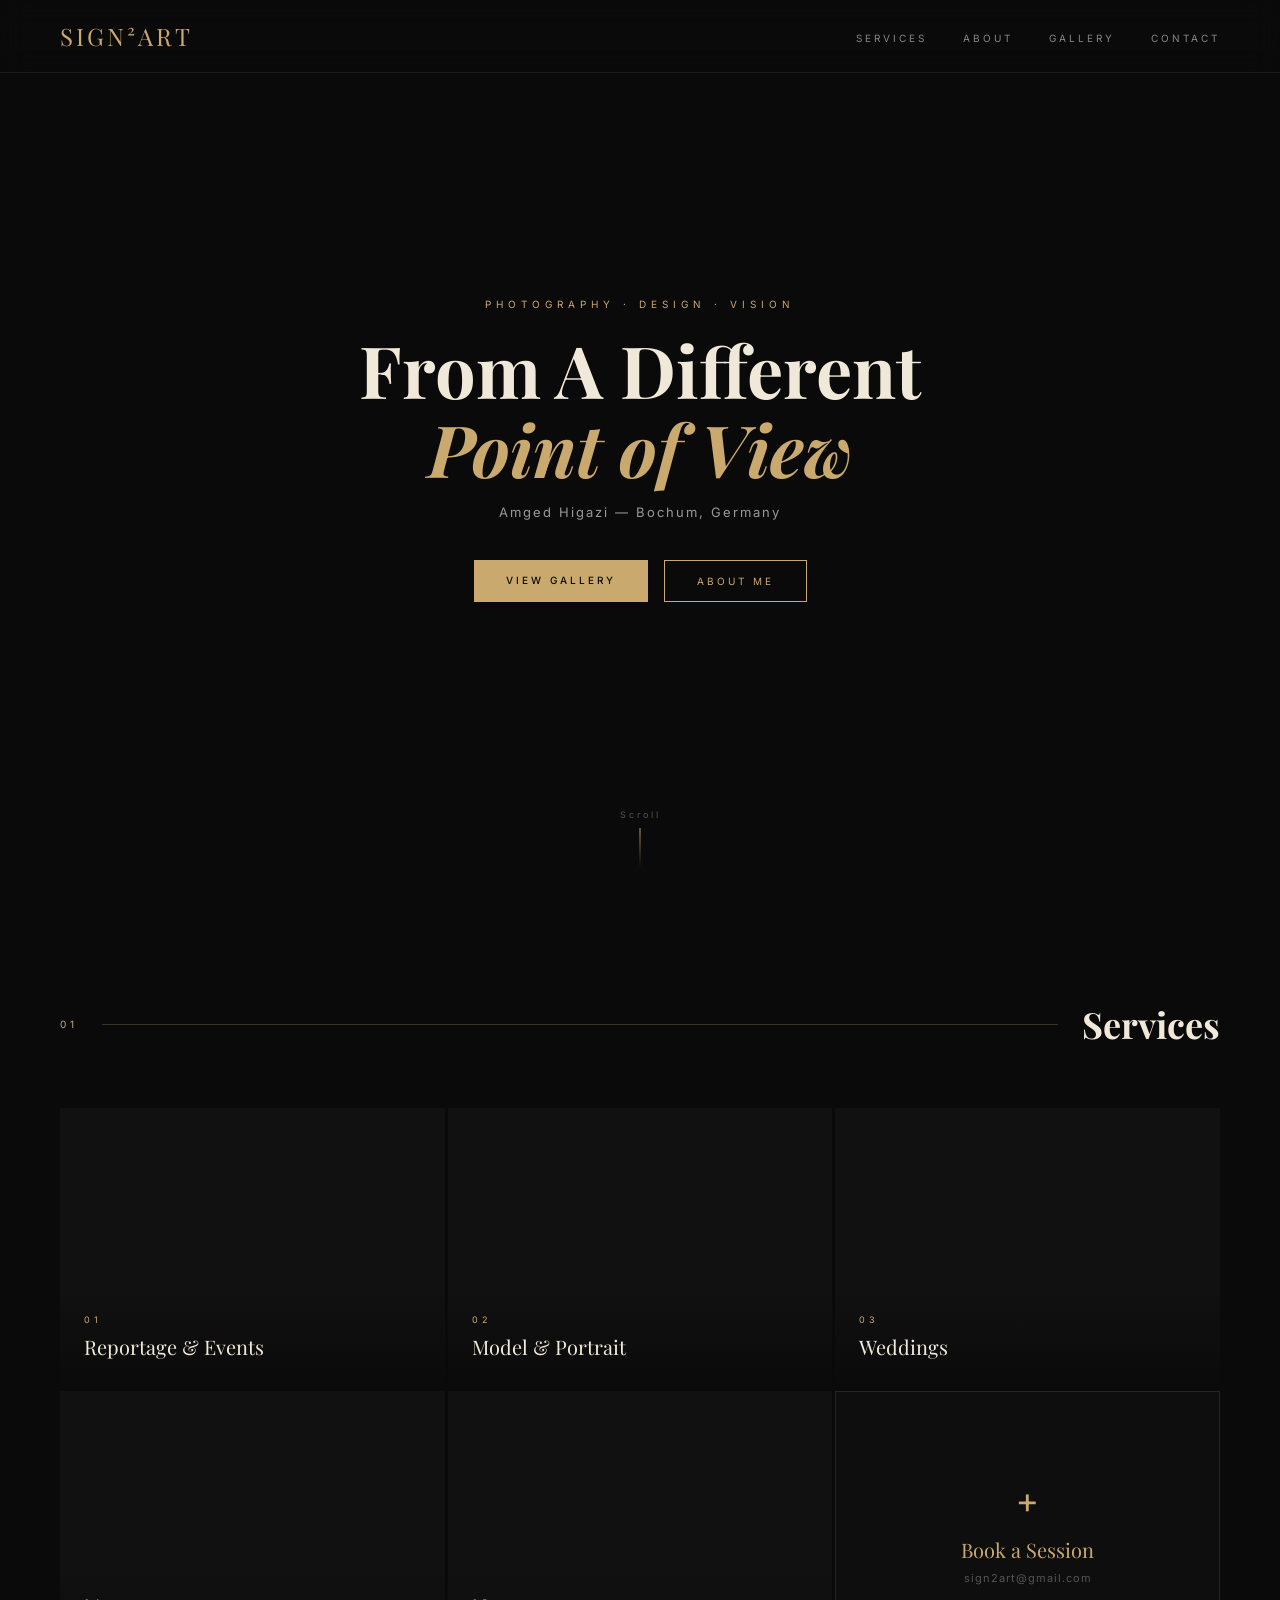
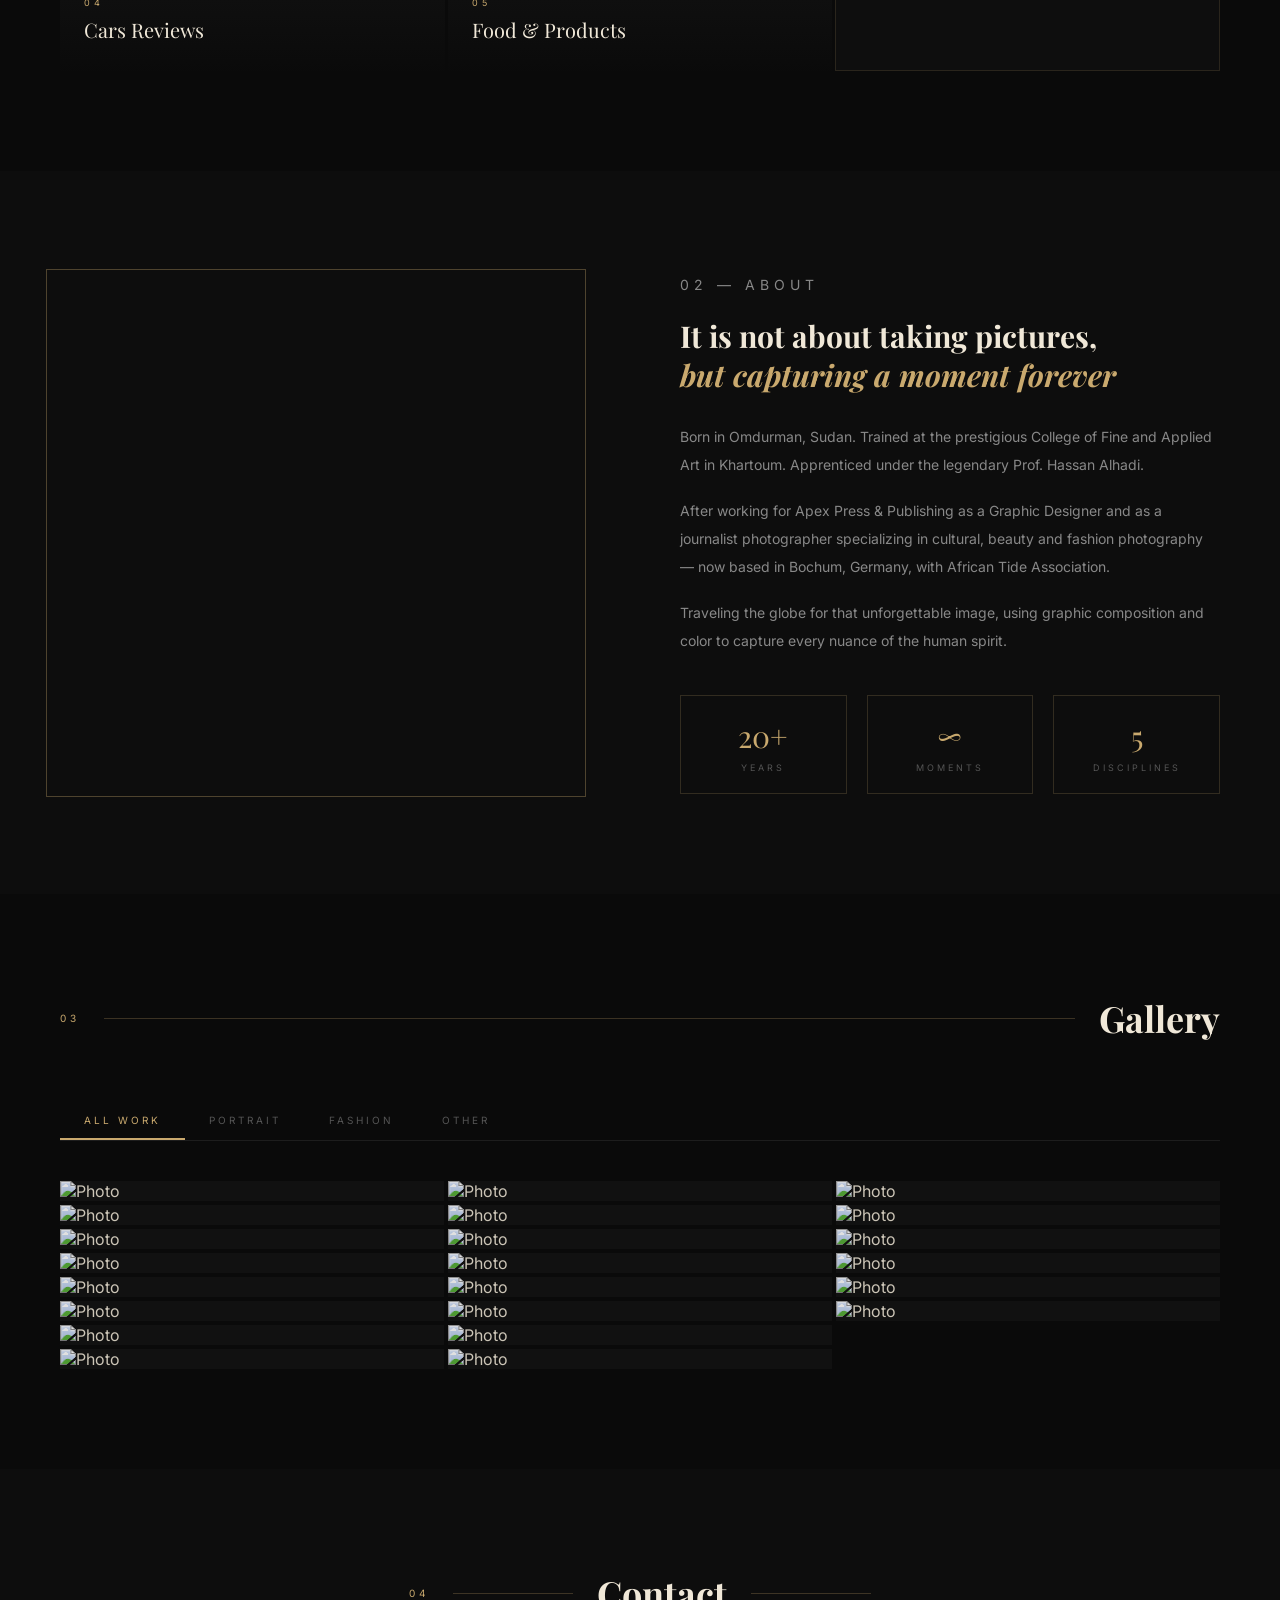
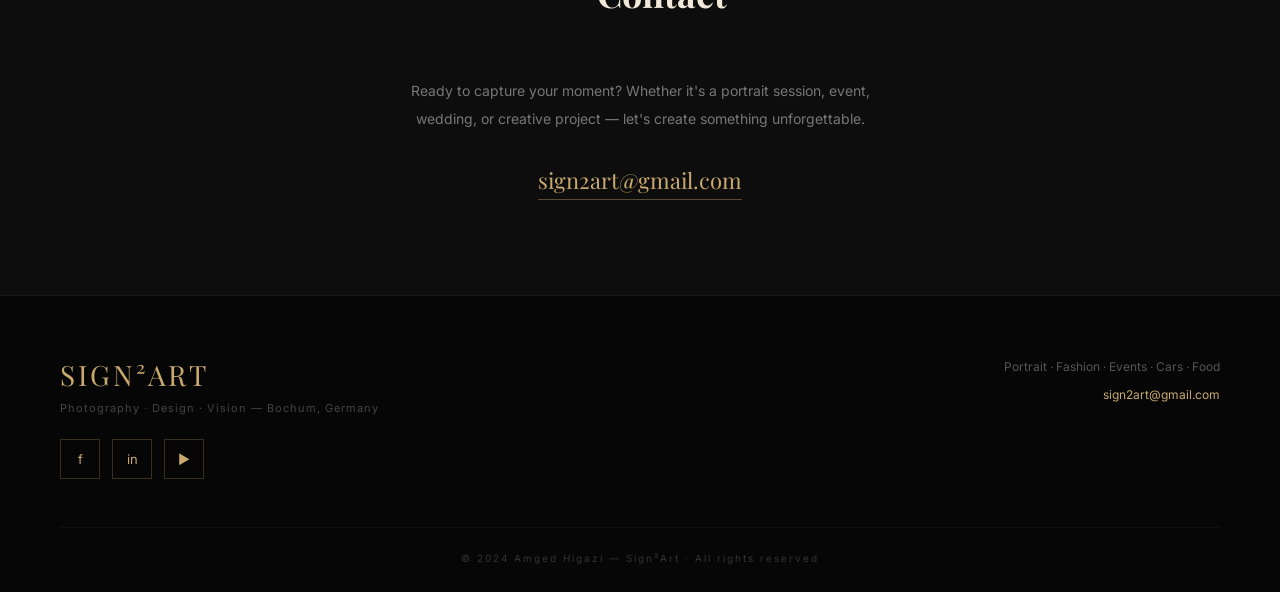
==== index.html @ 84604ac1 "Add files via upload" ====
<!DOCTYPE html>
<html lang="en">
<head>
<meta charset="UTF-8">
<meta name="viewport" content="width=device-width, initial-scale=1.0">
<title>Sign²Art — Amged Higazi Photography</title>
<link rel="stylesheet" href="style.css">
<style>
  /* HERO */
  #hero{position:relative;height:100vh;min-height:600px;display:flex;align-items:center;justify-content:center;overflow:hidden;}
  .hero-bg-grid{position:absolute;inset:0;display:grid;grid-template-columns:repeat(5,1fr);gap:3px;opacity:0.28;}
  .hero-cell{background-size:cover;background-position:center;}
  .hero-overlay{position:absolute;inset:0;background:linear-gradient(to bottom,rgba(10,10,10,0.4) 0%,rgba(10,10,10,0.75) 100%);}
  .hero-content{position:relative;z-index:2;text-align:center;animation:heroIn 1.4s ease forwards;}
  @keyframes heroIn{from{opacity:0;transform:translateY(40px);}to{opacity:1;transform:translateY(0);}}
  .hero-title{font-family:'Playfair Display',serif;font-size:clamp(40px,7vw,72px);line-height:1.1;color:#f0e8d8;margin-bottom:16px;}
  .hero-title em{color:#c9a96e;font-style:italic;}
  .hero-sub{font-size:13px;letter-spacing:2px;color:#999;margin-bottom:40px;}
  .hero-btns{display:flex;gap:16px;justify-content:center;}
  .scroll-ind{position:absolute;bottom:32px;left:50%;transform:translateX(-50%);z-index:2;display:flex;flex-direction:column;align-items:center;gap:8px;animation:bounce 2s infinite;}
  .scroll-ind span{font-size:9px;letter-spacing:3px;color:#555;}
  .scroll-ind div{width:1px;height:40px;background:linear-gradient(to bottom,#c9a96e,transparent);}
  @keyframes bounce{0%,100%{transform:translateX(-50%) translateY(0);}50%{transform:translateX(-50%) translateY(6px);}}

  /* SERVICES */
  #services{padding:100px 60px;}
  .services-grid{display:grid;grid-template-columns:repeat(3,1fr);gap:3px;}
  .service-card{position:relative;overflow:hidden;height:280px;cursor:pointer;background:#111;text-decoration:none;display:block;}
  .service-img{position:absolute;inset:0;background-size:cover;background-position:center;transition:transform 0.7s ease,filter 0.5s ease;filter:brightness(0.4);}
  .service-card:hover .service-img{transform:scale(1.08);filter:brightness(0.65);}
  .service-info{position:absolute;bottom:0;left:0;right:0;padding:28px 24px;background:linear-gradient(to top,rgba(10,10,10,0.95) 0%,transparent 100%);}
  .service-num{font-size:9px;letter-spacing:4px;text-transform:uppercase;color:#c9a96e;margin-bottom:8px;}
  .service-name{font-family:'Playfair Display',serif;font-size:20px;color:#f0e8d8;}
  .service-arrow{position:absolute;top:24px;right:24px;font-size:18px;color:#c9a96e;opacity:0;transition:opacity 0.3s;}
  .service-card:hover .service-arrow{opacity:1;}
  .book-card{background:#0e0e0e;display:flex;align-items:center;justify-content:center;border:0.5px solid rgba(201,169,110,0.15);transition:background 0.3s;}
  .book-card:hover{background:#141414;}
  .book-inner{text-align:center;}
  .book-plus{font-size:36px;color:#c9a96e;margin-bottom:14px;}
  .book-title{font-family:'Playfair Display',serif;font-size:20px;color:#c9a96e;}
  .book-email{font-size:11px;color:#555;letter-spacing:1px;margin-top:8px;}

  /* ABOUT */
  #about{background:#0d0d0d;display:grid;grid-template-columns:1fr 1fr;gap:80px;align-items:center;padding:100px 60px;}
  .about-img-wrap{position:relative;}
  .about-img{width:100%;height:500px;background-size:cover;background-position:center top;background-image:url('https://static.wixstatic.com/media/6cead5_96873af5397b45faa2da63d2a8bd153f~mv2.jpg/v1/fill/w_800,h_1080,fp_0.44_0.42,q_90,enc_avif,quality_auto/6cead5_96873af5397b45faa2da63d2a8bd153f~mv2.jpg');}
  .about-frame{position:absolute;top:-14px;left:-14px;right:14px;bottom:-14px;border:0.5px solid rgba(201,169,110,0.35);pointer-events:none;}
  .about-text h2{font-family:'Playfair Display',serif;font-size:30px;color:#f0e8d8;line-height:1.3;margin-bottom:28px;}
  .about-text h2 em{color:#c9a96e;font-style:italic;}
  .about-text p{font-size:14px;line-height:2;color:#888;margin-bottom:18px;}
  .about-stats{display:grid;grid-template-columns:repeat(3,1fr);gap:20px;margin-top:40px;}
  .stat{text-align:center;padding:20px 12px;border:0.5px solid rgba(201,169,110,0.2);}
  .stat-num{font-family:'Playfair Display',serif;font-size:30px;color:#c9a96e;}
  .stat-label{font-size:9px;letter-spacing:3px;color:#555;margin-top:6px;text-transform:uppercase;}

  /* GALLERY */
  #gallery{padding:100px 60px;}
  .gallery-tabs{display:flex;margin-bottom:40px;border-bottom:0.5px solid rgba(255,255,255,0.08);}
  .tab{padding:12px 24px;font-size:10px;letter-spacing:3px;text-transform:uppercase;cursor:pointer;color:#555;border:none;border-bottom:2px solid transparent;background:none;font-family:'Inter',sans-serif;transition:all 0.3s;}
  .tab.active,.tab:hover{color:#c9a96e;border-bottom-color:#c9a96e;}

  /* CONTACT */
  #contact{background:#0d0d0d;text-align:center;padding:100px 60px;}
  .contact-inner{max-width:500px;margin:0 auto;}
  .contact-inner p{font-size:14px;line-height:2;color:#777;margin-bottom:32px;}
  .contact-email{font-family:'Playfair Display',serif;font-size:22px;color:#c9a96e;text-decoration:none;border-bottom:0.5px solid rgba(201,169,110,0.4);padding-bottom:4px;}
  .contact-email:hover{color:#e0c080;}

  @media(max-width:900px){
    #services,#gallery,#contact{padding:70px 24px;}
    #about{grid-template-columns:1fr;gap:40px;padding:70px 24px;}
    .services-grid{grid-template-columns:repeat(2,1fr);}
  }
  @media(max-width:600px){
    .services-grid{grid-template-columns:1fr;}
    .hero-btns{flex-direction:column;align-items:center;}
  }
</style>
</head>
<body>

<section id="hero">
  <div class="hero-bg-grid" id="heroGrid"></div>
  <div class="hero-overlay"></div>
  <div class="hero-content">
    <p class="eyebrow">Photography · Design · Vision</p>
    <h1 class="hero-title">From A Different<br><em>Point of View</em></h1>
    <p class="hero-sub">Amged Higazi — Bochum, Germany</p>
    <div class="hero-btns">
      <a class="btn btn-gold" href="#gallery">View Gallery</a>
      <a class="btn btn-outline" href="#about">About Me</a>
    </div>
  </div>
  <div class="scroll-ind"><span>Scroll</span><div></div></div>
</section>

<section id="services">
  <div class="section-header fade-up">
    <span class="section-num">01</span>
    <div class="section-line"></div>
    <h2 class="section-title">Services</h2>
  </div>
  <div class="services-grid fade-up">

    <a class="service-card" href="events.html">
      <div class="service-img" style="background-image:url('https://static.wixstatic.com/media/6cead5_cf0e6f1597e5491284b8280c936e2e49~mv2_d_6000_4000_s_4_2.jpg/v1/fill/w_800,h_600,q_85,enc_avif,quality_auto/6cead5_cf0e6f1597e5491284b8280c936e2e49~mv2_d_6000_4000_s_4_2.jpg')"></div>
      <span class="service-arrow">→</span>
      <div class="service-info">
        <div class="service-num">01</div>
        <div class="service-name">Reportage &amp; Events</div>
      </div>
    </a>

    <a class="service-card" href="fashion.html">
      <div class="service-img" style="background-image:url('https://static.wixstatic.com/media/6cead5_f93508183bc24945a38308a011c3f39c~mv2.jpg/v1/fill/w_800,h_600,q_85,enc_avif,quality_auto/6cead5_f93508183bc24945a38308a011c3f39c~mv2.jpg')"></div>
      <span class="service-arrow">→</span>
      <div class="service-info">
        <div class="service-num">02</div>
        <div class="service-name">Model &amp; Portrait</div>
      </div>
    </a>

    <a class="service-card" href="weddings.html">
      <div class="service-img" style="background-image:url('https://static.wixstatic.com/media/6cead5_6bf2d634e7764540b10eb2a215ff8366~mv2_d_4928_3264_s_4_2.jpg/v1/fill/w_800,h_600,q_85,enc_avif,quality_auto/6cead5_6bf2d634e7764540b10eb2a215ff8366~mv2_d_4928_3264_s_4_2.jpg')"></div>
      <span class="service-arrow">→</span>
      <div class="service-info">
        <div class="service-num">03</div>
        <div class="service-name">Weddings</div>
      </div>
    </a>

    <a class="service-card" href="cars.html">
      <div class="service-img" style="background-image:url('https://static.wixstatic.com/media/6cead5_909d1af7a3c3459e9aad3bfee125e7ac~mv2_d_6000_4000_s_4_2.jpg/v1/fill/w_800,h_600,q_85,enc_avif,quality_auto/6cead5_909d1af7a3c3459e9aad3bfee125e7ac~mv2_d_6000_4000_s_4_2.jpg')"></div>
      <span class="service-arrow">→</span>
      <div class="service-info">
        <div class="service-num">04</div>
        <div class="service-name">Cars Reviews</div>
      </div>
    </a>

    <a class="service-card" href="food.html">
      <div class="service-img" style="background-image:url('https://static.wixstatic.com/media/6cead5_a6fcd51b8aa04d69929868ec47a300b6f000.jpg/v1/fill/w_800,h_600,q_85,enc_avif,quality_auto/6cead5_a6fcd51b8aa04d69929868ec47a300b6f000.jpg')"></div>
      <span class="service-arrow">→</span>
      <div class="service-info">
        <div class="service-num">05</div>
        <div class="service-name">Food &amp; Products</div>
      </div>
    </a>

    <a class="service-card book-card" href="mailto:sign2art@gmail.com">
      <div class="book-inner">
        <div class="book-plus">+</div>
        <div class="book-title">Book a Session</div>
        <div class="book-email">sign2art@gmail.com</div>
      </div>
    </a>

  </div>
</section>

<section id="about">
  <div class="about-img-wrap fade-up">
    <div class="about-img"></div>
    <div class="about-frame"></div>
  </div>
  <div class="about-text fade-up">
    <p class="eyebrow">02 — About</p>
    <h2>It is not about taking pictures,<br><em>but capturing a moment forever</em></h2>
    <p>Born in Omdurman, Sudan. Trained at the prestigious College of Fine and Applied Art in Khartoum. Apprenticed under the legendary Prof. Hassan Alhadi.</p>
    <p>After working for Apex Press &amp; Publishing as a Graphic Designer and as a journalist photographer specializing in cultural, beauty and fashion photography — now based in Bochum, Germany, with African Tide Association.</p>
    <p>Traveling the globe for that unforgettable image, using graphic composition and color to capture every nuance of the human spirit.</p>
    <div class="about-stats">
      <div class="stat"><div class="stat-num">20+</div><div class="stat-label">Years</div></div>
      <div class="stat"><div class="stat-num">∞</div><div class="stat-label">Moments</div></div>
      <div class="stat"><div class="stat-num">5</div><div class="stat-label">Disciplines</div></div>
    </div>
  </div>
</section>

<section id="gallery">
  <div class="section-header fade-up">
    <span class="section-num">03</span>
    <div class="section-line"></div>
    <h2 class="section-title">Gallery</h2>
  </div>
  <div class="gallery-tabs fade-up">
    <button class="tab active" onclick="filterGallery('all',this)">All Work</button>
    <button class="tab" onclick="filterGallery('portrait',this)">Portrait</button>
    <button class="tab" onclick="filterGallery('fashion',this)">Fashion</button>
    <button class="tab" onclick="filterGallery('other',this)">Other</button>
  </div>
  <div class="masonry fade-up" id="galleryGrid"></div>
</section>

<section id="contact">
  <div class="section-header fade-up" style="justify-content:center;">
    <span class="section-num">04</span>
    <div class="section-line" style="max-width:120px;"></div>
    <h2 class="section-title">Contact</h2>
    <div class="section-line" style="max-width:120px;"></div>
  </div>
  <div class="contact-inner fade-up">
    <p>Ready to capture your moment? Whether it's a portrait session, event, wedding, or creative project — let's create something unforgettable.</p>
    <a class="contact-email" href="mailto:sign2art@gmail.com">sign2art@gmail.com</a>
  </div>
</section>

<script src="nav.js"></script>
<script>
const IMGS=[
  {src:'https://static.wixstatic.com/media/6cead5_96873af5397b45faa2da63d2a8bd153f~mv2.jpg/v1/fill/w_800,h_1080,fp_0.44_0.42,q_90,enc_avif,quality_auto/6cead5_96873af5397b45faa2da63d2a8bd153f~mv2.jpg',cat:'portrait'},
  {src:'https://static.wixstatic.com/media/6cead5_1b687756abc946fcb42e4ea8338673a2~mv2.jpg/v1/fill/w_800,h_1080,fp_0.35_0.48,q_90,enc_avif,quality_auto/6cead5_1b687756abc946fcb42e4ea8338673a2~mv2.jpg',cat:'portrait'},
  {src:'https://static.wixstatic.com/media/6cead5_b3c804bea1d74d5fb37bcf59b7adc7c3~mv2.jpg/v1/fill/w_800,h_1080,fp_0.5_0.48,q_90,enc_avif,quality_auto/6cead5_b3c804bea1d74d5fb37bcf59b7adc7c3~mv2.jpg',cat:'fashion'},
  {src:'https://static.wixstatic.com/media/6cead5_80ba9cd9faea4c8296987a9ed3c2ec53~mv2.jpg/v1/fill/w_800,h_1080,fp_0.53_0.39,q_90,enc_avif,quality_auto/6cead5_80ba9cd9faea4c8296987a9ed3c2ec53~mv2.jpg',cat:'fashion'},
  {src:'https://static.wixstatic.com/media/6cead5_104edf936de843baa9200fa97563cb02~mv2.jpg/v1/fill/w_800,h_1080,fp_0.62_0.42,q_90,enc_avif,quality_auto/6cead5_104edf936de843baa9200fa97563cb02~mv2.jpg',cat:'portrait'},
  {src:'https://static.wixstatic.com/media/6cead5_67f68f52cae7452d9d02868e7e725aab~mv2.jpg/v1/fill/w_800,h_1080,fp_0.54_0.54,q_90,enc_avif,quality_auto/6cead5_67f68f52cae7452d9d02868e7e725aab~mv2.jpg',cat:'fashion'},
  {src:'https://static.wixstatic.com/media/6cead5_bf68a687729c4c63bcea8a1d4e285304~mv2.jpg/v1/fill/w_800,h_1080,fp_0.53_0.48,q_90,enc_avif,quality_auto/6cead5_bf68a687729c4c63bcea8a1d4e285304~mv2.jpg',cat:'portrait'},
  {src:'https://static.wixstatic.com/media/6cead5_50c3e44fd4d14a7caa870ad85f1c636b~mv2_d_5670_3780_s_4_2.jpg/v1/fill/w_800,h_540,fp_0.51_0.38,q_90,enc_avif,quality_auto/6cead5_50c3e44fd4d14a7caa870ad85f1c636b~mv2_d_5670_3780_s_4_2.jpg',cat:'other'},
  {src:'https://static.wixstatic.com/media/6cead5_40ce869ee0fc41ae9fd77f4c7e3fc66e~mv2_d_4000_6000_s_4_2.jpg/v1/fill/w_800,h_1200,fp_0.52_0.56,q_90,enc_avif,quality_auto/6cead5_40ce869ee0fc41ae9fd77f4c7e3fc66e~mv2_d_4000_6000_s_4_2.jpg',cat:'portrait'},
  {src:'https://static.wixstatic.com/media/6cead5_82c20cd28e9c47169a3e40758edbb603~mv2_d_1500_2250_s_2.jpg/v1/fill/w_800,h_1200,fp_0.5_0.27,q_90,enc_avif,quality_auto/6cead5_82c20cd28e9c47169a3e40758edbb603~mv2_d_1500_2250_s_2.jpg',cat:'fashion'},
  {src:'https://static.wixstatic.com/media/6cead5_acee24f76db743128d9e14d7b20f2666~mv2.jpg/v1/fill/w_800,h_1080,fp_0.64_0.52,q_90,enc_avif,quality_auto/6cead5_acee24f76db743128d9e14d7b20f2666~mv2.jpg',cat:'portrait'},
  {src:'https://static.wixstatic.com/media/6cead5_b58308454f874f1096e3686543e7d464~mv2.jpg/v1/fill/w_800,h_1080,fp_0.61_0.47,q_90,enc_avif,quality_auto/6cead5_b58308454f874f1096e3686543e7d464~mv2.jpg',cat:'portrait'},
  {src:'https://static.wixstatic.com/media/6cead5_2e8a2947f1e74d7da681494f34ebc4d9~mv2.jpg/v1/fill/w_800,h_1080,fp_0.6_0.41,q_90,enc_avif,quality_auto/6cead5_2e8a2947f1e74d7da681494f34ebc4d9~mv2.jpg',cat:'fashion'},
  {src:'https://static.wixstatic.com/media/6cead5_39e7e2facc7c4efc9ca98ad48dd16f25~mv2.jpg/v1/fill/w_800,h_1080,fp_0.58_0.2,q_90,enc_avif,quality_auto/6cead5_39e7e2facc7c4efc9ca98ad48dd16f25~mv2.jpg',cat:'portrait'},
  {src:'https://static.wixstatic.com/media/6cead5_4a7bb9da378442ada519f6b2e435710f~mv2.jpg/v1/fill/w_800,h_1080,fp_0.63_0.56,q_90,enc_avif,quality_auto/6cead5_4a7bb9da378442ada519f6b2e435710f~mv2.jpg',cat:'fashion'},
  {src:'https://static.wixstatic.com/media/6cead5_49670236249f419090ee4b95f3a36f44~mv2.jpg/v1/fill/w_800,h_1080,fp_0.46_0.32,q_90,enc_avif,quality_auto/6cead5_49670236249f419090ee4b95f3a36f44~mv2.jpg',cat:'portrait'},
  {src:'https://static.wixstatic.com/media/6cead5_8128d04f136a4d298b4e5c8b99a83353~mv2.jpg/v1/fill/w_800,h_1080,fp_0.52_0.37,q_90,enc_avif,quality_auto/6cead5_8128d04f136a4d298b4e5c8b99a83353~mv2.jpg',cat:'fashion'},
  {src:'https://static.wixstatic.com/media/6cead5_d95fecdd1a9640389bd9df78870c4595~mv2.jpg/v1/fill/w_800,h_1080,fp_0.56_0.51,q_90,enc_avif,quality_auto/6cead5_d95fecdd1a9640389bd9df78870c4595~mv2.jpg',cat:'other'},
  {src:'https://static.wixstatic.com/media/6cead5_30bd66c6715e4d7aaafc193e3ee196d7~mv2.jpg/v1/fill/w_800,h_1076,fp_0.38_0.53,q_90,enc_avif,quality_auto/6cead5_30bd66c6715e4d7aaafc193e3ee196d7~mv2.jpg',cat:'portrait'},
  {src:'https://static.wixstatic.com/media/6cead5_027e634892f247d0bb586d88ed7935b1~mv2.jpg/v1/fill/w_800,h_1080,fp_0.48_0.29,q_90,enc_avif,quality_auto/6cead5_027e634892f247d0bb586d88ed7935b1~mv2.jpg',cat:'fashion'},
  {src:'https://static.wixstatic.com/media/6cead5_1d95f19c4f0f4e918bad96bcb0da13da~mv2_d_4000_6000_s_4_2.jpg/v1/fill/w_800,h_1200,fp_0.61_0.21,q_90,enc_avif,quality_auto/6cead5_1d95f19c4f0f4e918bad96bcb0da13da~mv2_d_4000_6000_s_4_2.jpg',cat:'portrait'},
  {src:'https://static.wixstatic.com/media/6cead5_65b2800e01674e9a8708e0564d2af379~mv2_d_4000_6000_s_4_2.jpg/v1/fill/w_800,h_1200,fp_0.51_0.23,q_90,enc_avif,quality_auto/6cead5_65b2800e01674e9a8708e0564d2af379~mv2_d_4000_6000_s_4_2.jpg',cat:'other'},
];

// Hero grid
(function(){
  const g=document.getElementById('heroGrid');
  IMGS.slice(0,10).forEach(i=>{const d=document.createElement('div');d.className='hero-cell';d.style.backgroundImage=`url('${i.src}')`;g.appendChild(d);});
})();

let visImgs=[...IMGS];
function buildGallery(imgs){
  const g=document.getElementById('galleryGrid');g.innerHTML='';
  visImgs=imgs;
  const srcs=imgs.map(i=>i.src);
  imgs.forEach((img,idx)=>{
    const d=document.createElement('div');d.className='thumb';
    d.innerHTML=`<img src="${img.src}" loading="lazy" alt="Photo"><div class="thumb-overlay"><div class="zoom-icon">⤢</div></div>`;
    d.onclick=()=>openLB(srcs,idx);
    g.appendChild(d);
  });
}
function filterGallery(cat,btn){
  document.querySelectorAll('.tab').forEach(t=>t.classList.remove('active'));
  btn.classList.add('active');
  buildGallery(cat==='all'?IMGS:IMGS.filter(i=>i.cat===cat));
}
buildGallery(IMGS);
</script>
</body>
</html>
---- style.css ----
@import url('https://fonts.googleapis.com/css2?family=Playfair+Display:ital,wght@0,400;0,700;1,400&family=Inter:wght@300;400;500&display=swap');

*{margin:0;padding:0;box-sizing:border-box;}
html{scroll-behavior:smooth;}

body{background:#0a0a0a;color:#e8e0d0;font-family:'Inter',sans-serif;overflow-x:hidden;}

/* NAV */
nav{position:fixed;top:0;left:0;right:0;z-index:100;display:flex;align-items:center;justify-content:space-between;padding:20px 60px;background:rgba(10,10,10,0.9);backdrop-filter:blur(14px);border-bottom:0.5px solid rgba(255,255,255,0.07);}
.logo{font-family:'Playfair Display',serif;font-size:24px;letter-spacing:3px;color:#c9a96e;text-decoration:none;}
.nav-links{display:flex;gap:36px;list-style:none;}
.nav-links a{font-size:10px;letter-spacing:3px;text-transform:uppercase;color:#888;text-decoration:none;transition:color 0.3s;}
.nav-links a:hover,.nav-links a.active{color:#c9a96e;}

/* BUTTONS */
.btn{padding:14px 32px;font-size:10px;letter-spacing:3px;text-transform:uppercase;cursor:pointer;border:none;font-family:'Inter',sans-serif;transition:all 0.3s;text-decoration:none;display:inline-block;}
.btn-gold{background:#c9a96e;color:#0a0a0a;font-weight:500;}
.btn-gold:hover{background:#ddb97e;}
.btn-outline{background:transparent;color:#c9a96e;border:0.5px solid #c9a96e;}
.btn-outline:hover{background:rgba(201,169,110,0.1);}

/* SECTION HELPERS */
.eyebrow{font-size:10px;letter-spacing:5px;text-transform:uppercase;color:#c9a96e;margin-bottom:20px;}
.section-header{display:flex;align-items:center;gap:24px;margin-bottom:60px;}
.section-num{font-size:10px;letter-spacing:4px;color:#c9a96e;}
.section-line{flex:1;height:0.5px;background:rgba(201,169,110,0.25);}
.section-title{font-family:'Playfair Display',serif;font-size:36px;color:#f0e8d8;}

/* LIGHTBOX */
#lightbox{display:none;position:fixed;inset:0;z-index:9999;background:rgba(0,0,0,0.97);align-items:center;justify-content:center;}
#lightbox.open{display:flex;}
#lb-img{max-width:88vw;max-height:88vh;object-fit:contain;animation:lbIn 0.35s ease;transition:opacity 0.15s;}
@keyframes lbIn{from{opacity:0;transform:scale(0.92);}to{opacity:1;transform:scale(1);}}
.lb-close{position:fixed;top:24px;right:32px;font-size:36px;color:#c9a96e;cursor:pointer;background:none;border:none;line-height:1;}
.lb-nav{position:fixed;top:50%;transform:translateY(-50%);font-size:32px;color:#c9a96e;cursor:pointer;background:rgba(0,0,0,0.5);border:none;width:56px;height:56px;display:flex;align-items:center;justify-content:center;transition:background 0.2s;}
.lb-nav:hover{background:rgba(201,169,110,0.2);}
#lb-prev{left:16px;}#lb-next{right:16px;}
#lb-counter{position:fixed;bottom:28px;left:50%;transform:translateX(-50%);font-size:10px;letter-spacing:4px;color:#555;}

/* MASONRY GALLERY */
.masonry{columns:3;column-gap:4px;}
@media(max-width:900px){.masonry{columns:2;}}
@media(max-width:600px){.masonry{columns:1;}}
.thumb{break-inside:avoid;margin-bottom:4px;position:relative;overflow:hidden;cursor:zoom-in;background:#111;}
.thumb img{width:100%;display:block;transition:transform 0.6s ease,filter 0.4s ease;filter:brightness(0.88);}
.thumb:hover img{transform:scale(1.06);filter:brightness(1.05);}
.thumb-overlay{position:absolute;inset:0;background:rgba(201,169,110,0.12);opacity:0;transition:opacity 0.3s;display:flex;align-items:center;justify-content:center;}
.thumb:hover .thumb-overlay{opacity:1;}
.zoom-icon{width:48px;height:48px;background:rgba(0,0,0,0.6);display:flex;align-items:center;justify-content:center;color:#c9a96e;font-size:20px;}

/* FOOTER */
footer{background:#060606;padding:60px 60px 28px;border-top:0.5px solid rgba(201,169,110,0.12);}
.footer-top{display:flex;justify-content:space-between;align-items:flex-start;margin-bottom:48px;}
.footer-logo{font-family:'Playfair Display',serif;font-size:28px;color:#c9a96e;letter-spacing:3px;}
.footer-tagline{font-size:11px;color:#444;margin-top:8px;letter-spacing:1px;}
.socials{display:flex;gap:12px;margin-top:24px;}
.social{width:40px;height:40px;border:0.5px solid rgba(201,169,110,0.25);display:flex;align-items:center;justify-content:center;color:#c9a96e;font-size:13px;text-decoration:none;transition:all 0.3s;}
.social:hover{background:rgba(201,169,110,0.12);border-color:#c9a96e;}
.footer-right{text-align:right;}
.footer-right p{font-size:12px;color:#555;margin-bottom:6px;line-height:1.8;}
.footer-right a{color:#c9a96e;text-decoration:none;}
.footer-bottom{border-top:0.5px solid rgba(255,255,255,0.04);padding-top:24px;font-size:10px;color:#333;text-align:center;letter-spacing:2px;}

/* FADE UP */
.fade-up{opacity:0;transform:translateY(28px);transition:opacity 0.8s ease,transform 0.8s ease;}
.fade-up.visible{opacity:1;transform:translateY(0);}

/* SERVICE PAGE HERO */
.service-page-hero{padding-top:80px;position:relative;height:340px;display:flex;align-items:flex-end;overflow:hidden;}
.service-page-hero-bg{position:absolute;inset:0;background-size:cover;background-position:center;filter:brightness(0.35);}
.service-page-hero-overlay{position:absolute;inset:0;background:linear-gradient(to top,rgba(10,10,10,0.95) 0%,rgba(10,10,10,0.3) 100%);}
.service-page-hero-content{position:relative;z-index:2;padding:40px 60px;}
.back-link{display:inline-flex;align-items:center;gap:8px;font-size:10px;letter-spacing:3px;text-transform:uppercase;color:#c9a96e;text-decoration:none;margin-bottom:16px;transition:color 0.3s;}
.back-link:hover{color:#fff;}
.service-page-title{font-family:'Playfair Display',serif;font-size:48px;color:#f0e8d8;line-height:1.1;}
.service-page-sub{font-size:13px;color:#888;margin-top:10px;letter-spacing:1px;}

/* SERVICE PAGE BODY */
.service-page-body{padding:60px 60px;max-width:1200px;margin:0 auto;}
.service-event{margin-bottom:60px;}
.service-event h2{font-family:'Playfair Display',serif;font-size:24px;color:#c9a96e;margin-bottom:8px;}
.service-event p{font-size:14px;line-height:2;color:#888;margin-bottom:20px;max-width:720px;}
.event-grid{display:grid;grid-template-columns:repeat(auto-fill,minmax(220px,1fr));gap:4px;margin-top:16px;}
.event-grid .thumb img{height:200px;object-fit:cover;}

@media(max-width:900px){
  nav{padding:16px 24px;}
  .nav-links{gap:18px;}
  .service-page-hero-content{padding:32px 24px;}
  .service-page-title{font-size:32px;}
  .service-page-body{padding:40px 24px;}
  footer{padding:40px 24px 20px;}
  .footer-top{flex-direction:column;gap:32px;}
  .footer-right{text-align:left;}
}
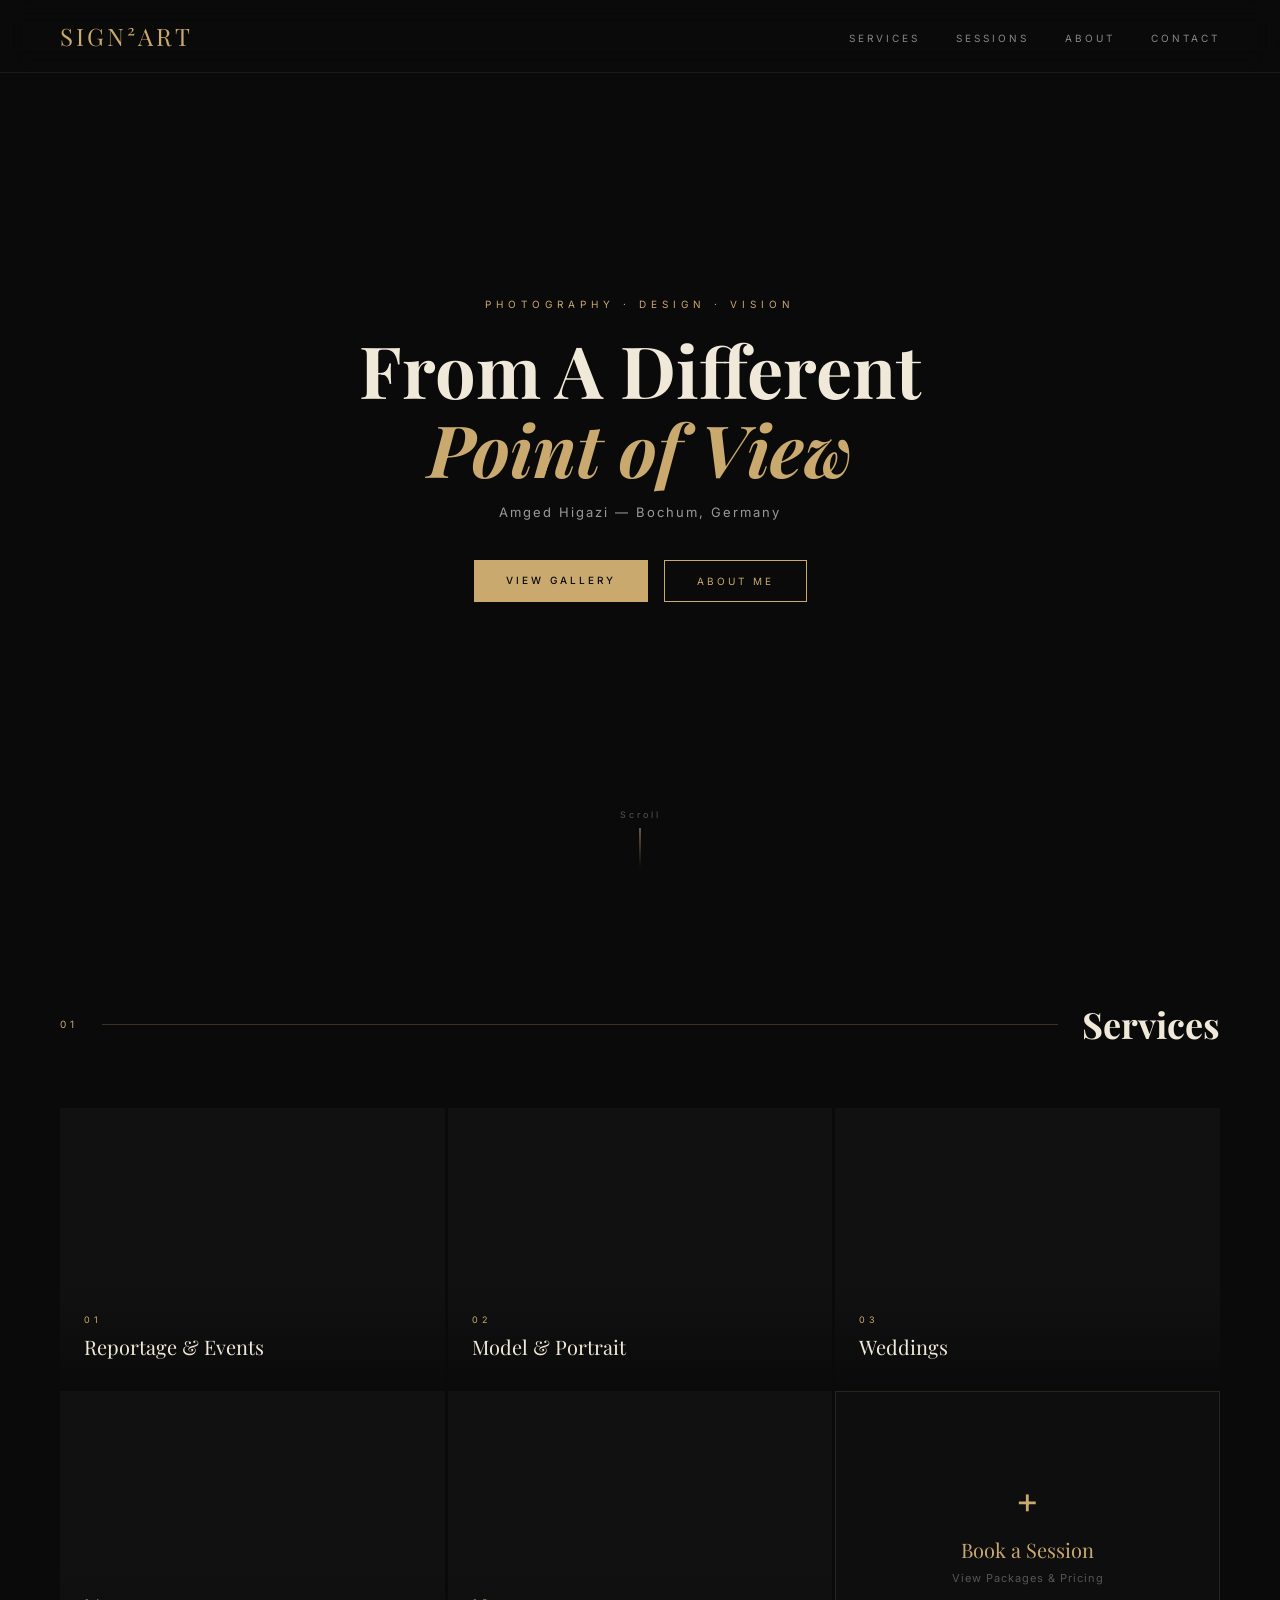
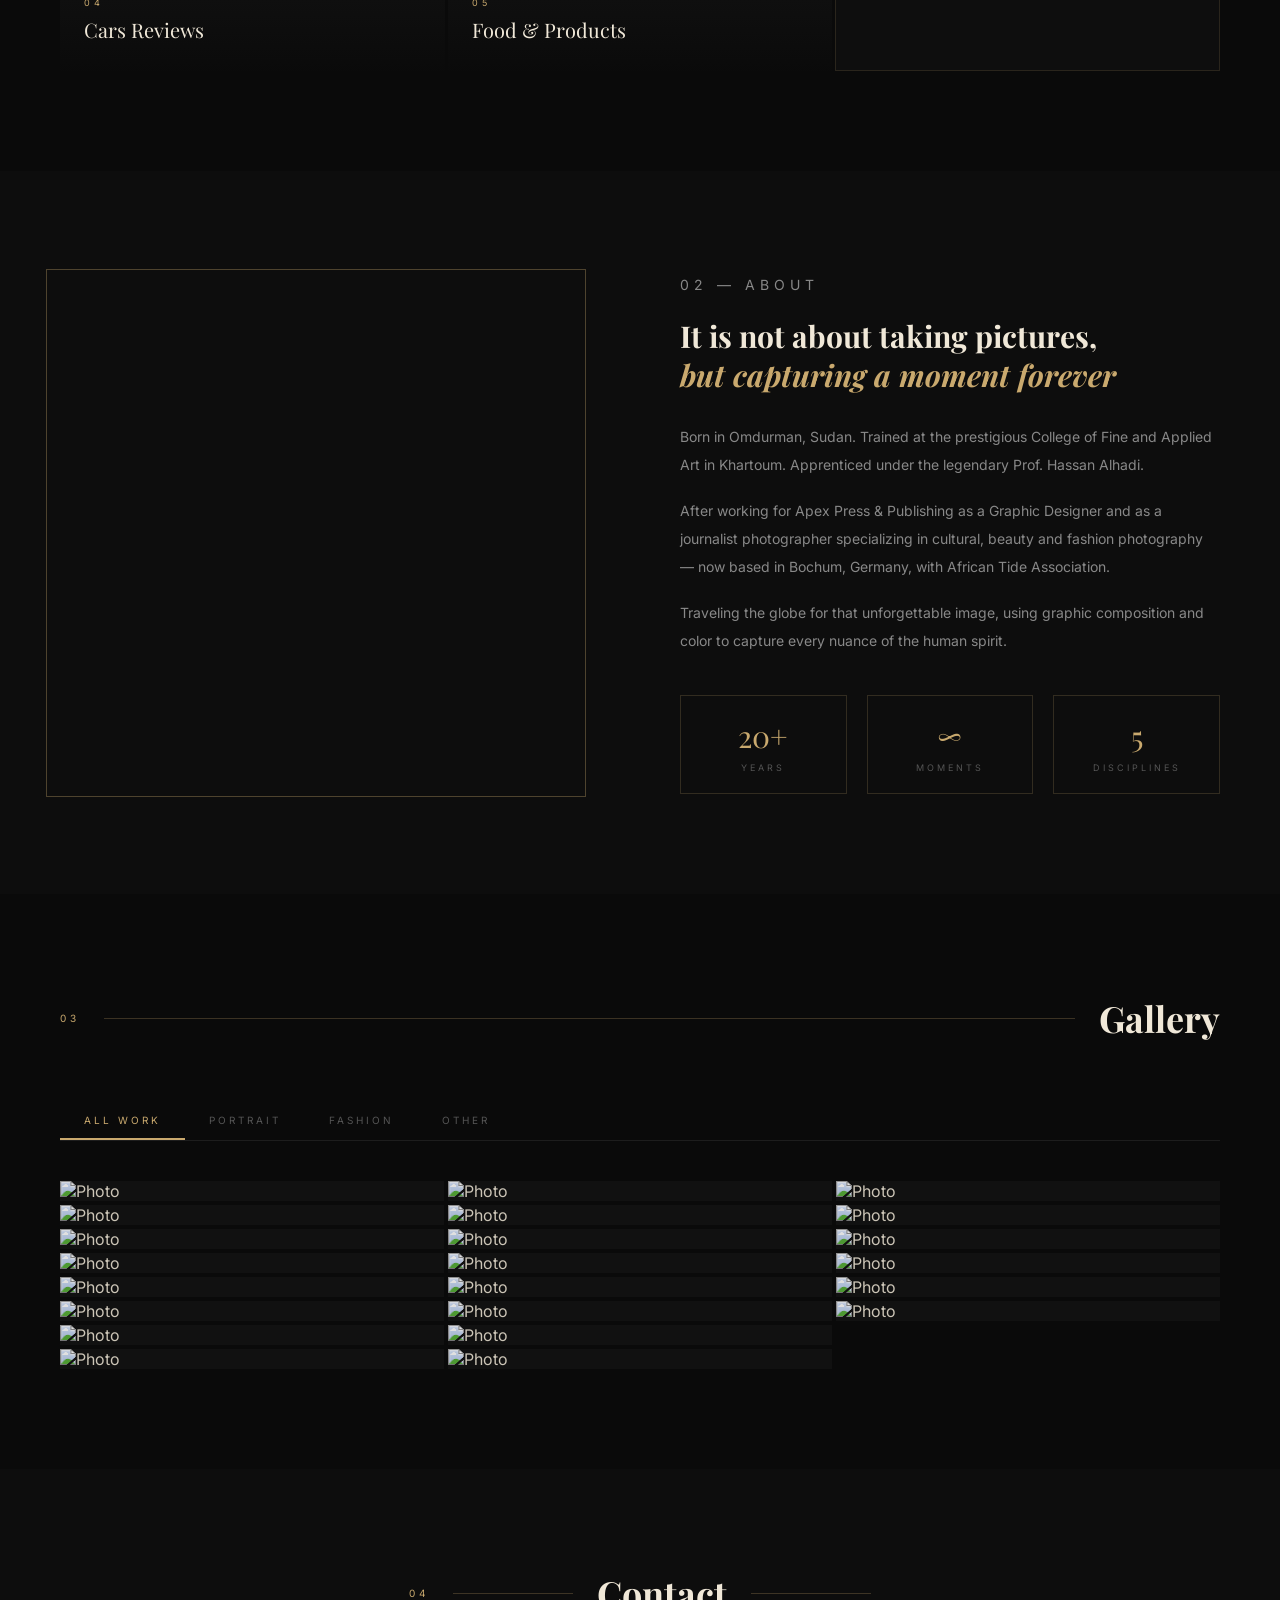
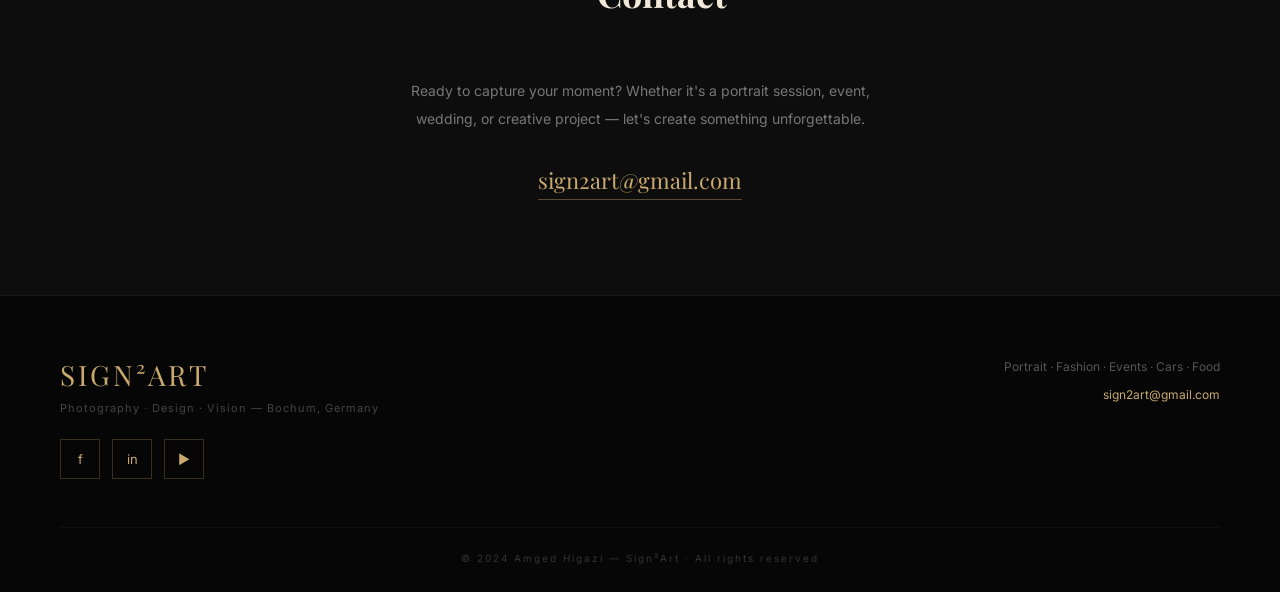
==== commit 5673812b: "Add sessions/pricing page and update wedding placeholder - New sessions.html: 3 portrait packages, 3" ====
--- a/index.html
+++ b/index.html
@@ -147,11 +147,11 @@
       </div>
     </a>
 
-    <a class="service-card book-card" href="mailto:sign2art@gmail.com">
+    <a class="service-card book-card" href="sessions.html">
       <div class="book-inner">
         <div class="book-plus">+</div>
         <div class="book-title">Book a Session</div>
-        <div class="book-email">sign2art@gmail.com</div>
+        <div class="book-email">View Packages &amp; Pricing</div>
       </div>
     </a>
 
--- a/style.css
+++ b/style.css
@@ -77,6 +77,7 @@
 
 /* SERVICE PAGE BODY */
 .service-page-body{padding:60px 60px;max-width:1200px;margin:0 auto;}
+.service-video{margin-bottom:60px;border-radius:4px;overflow:hidden;}
 .service-event{margin-bottom:60px;}
 .service-event h2{font-family:'Playfair Display',serif;font-size:24px;color:#c9a96e;margin-bottom:8px;}
 .service-event p{font-size:14px;line-height:2;color:#888;margin-bottom:20px;max-width:720px;}
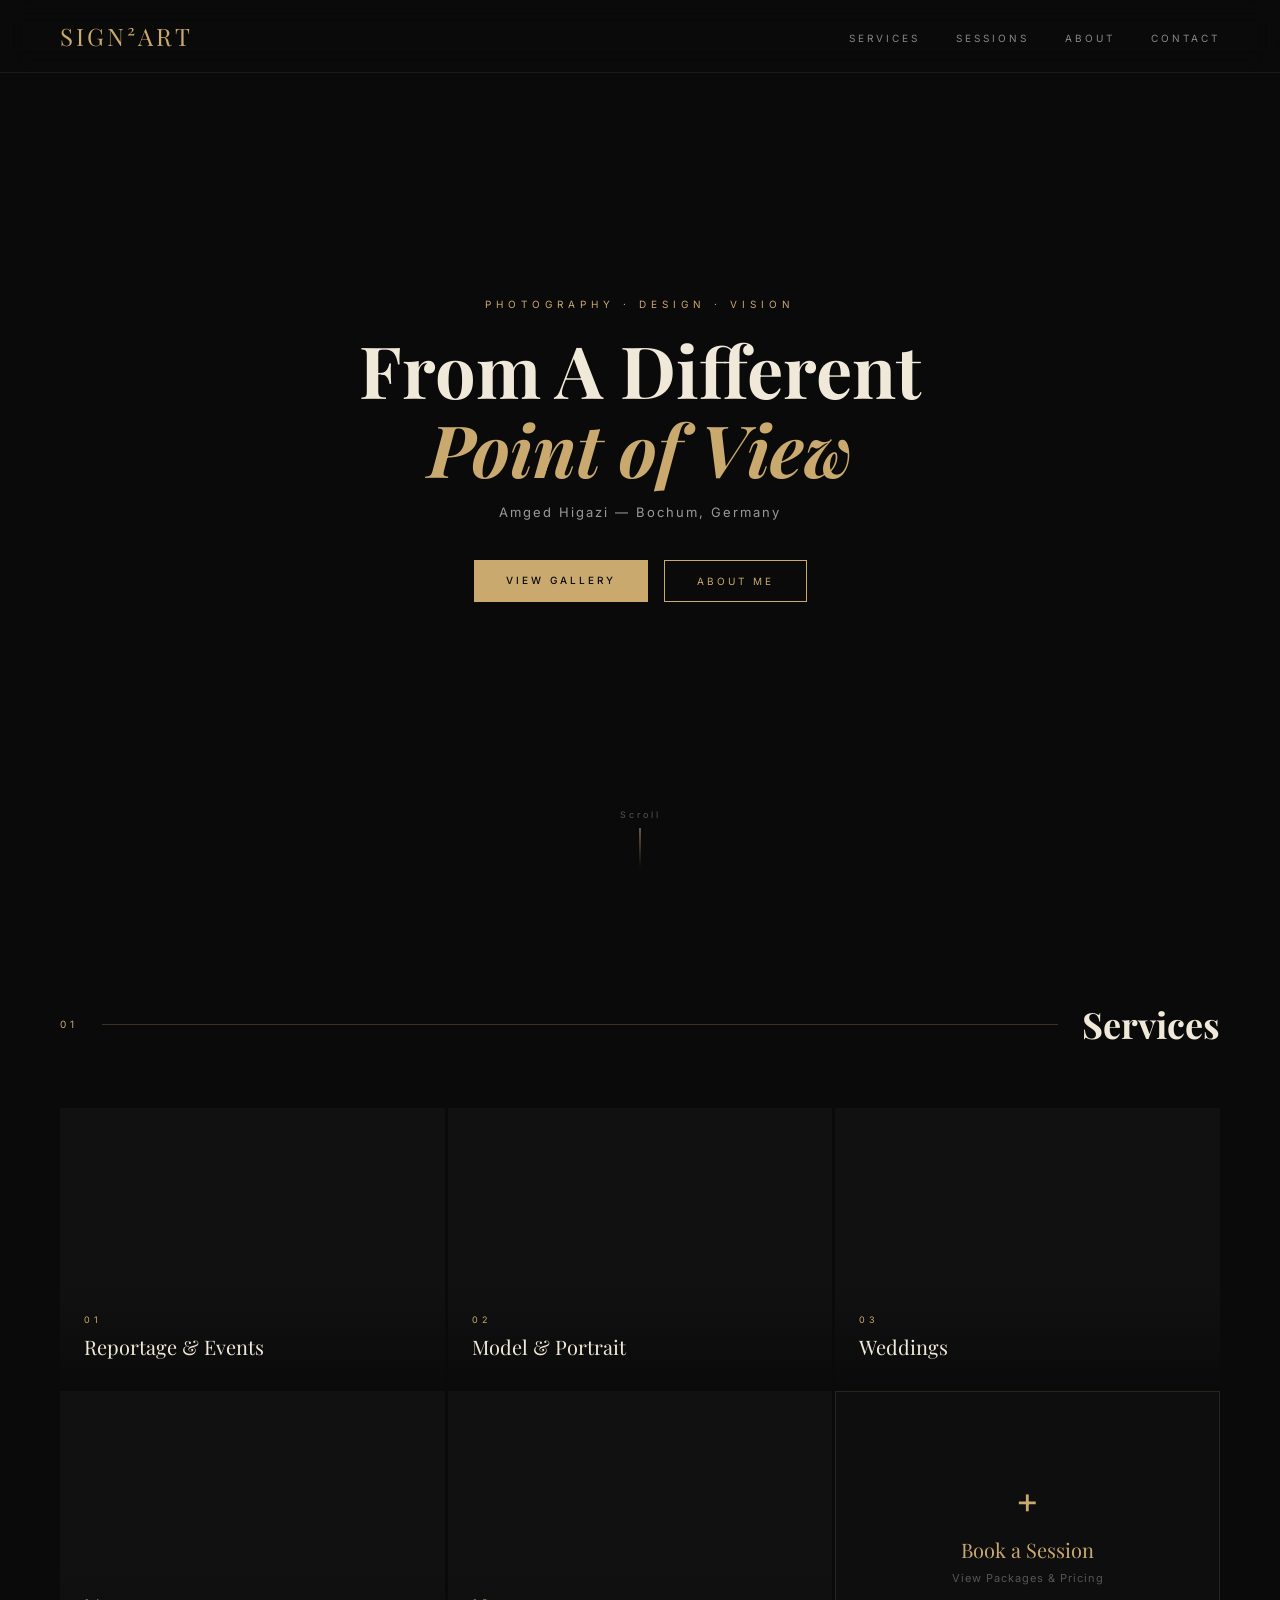
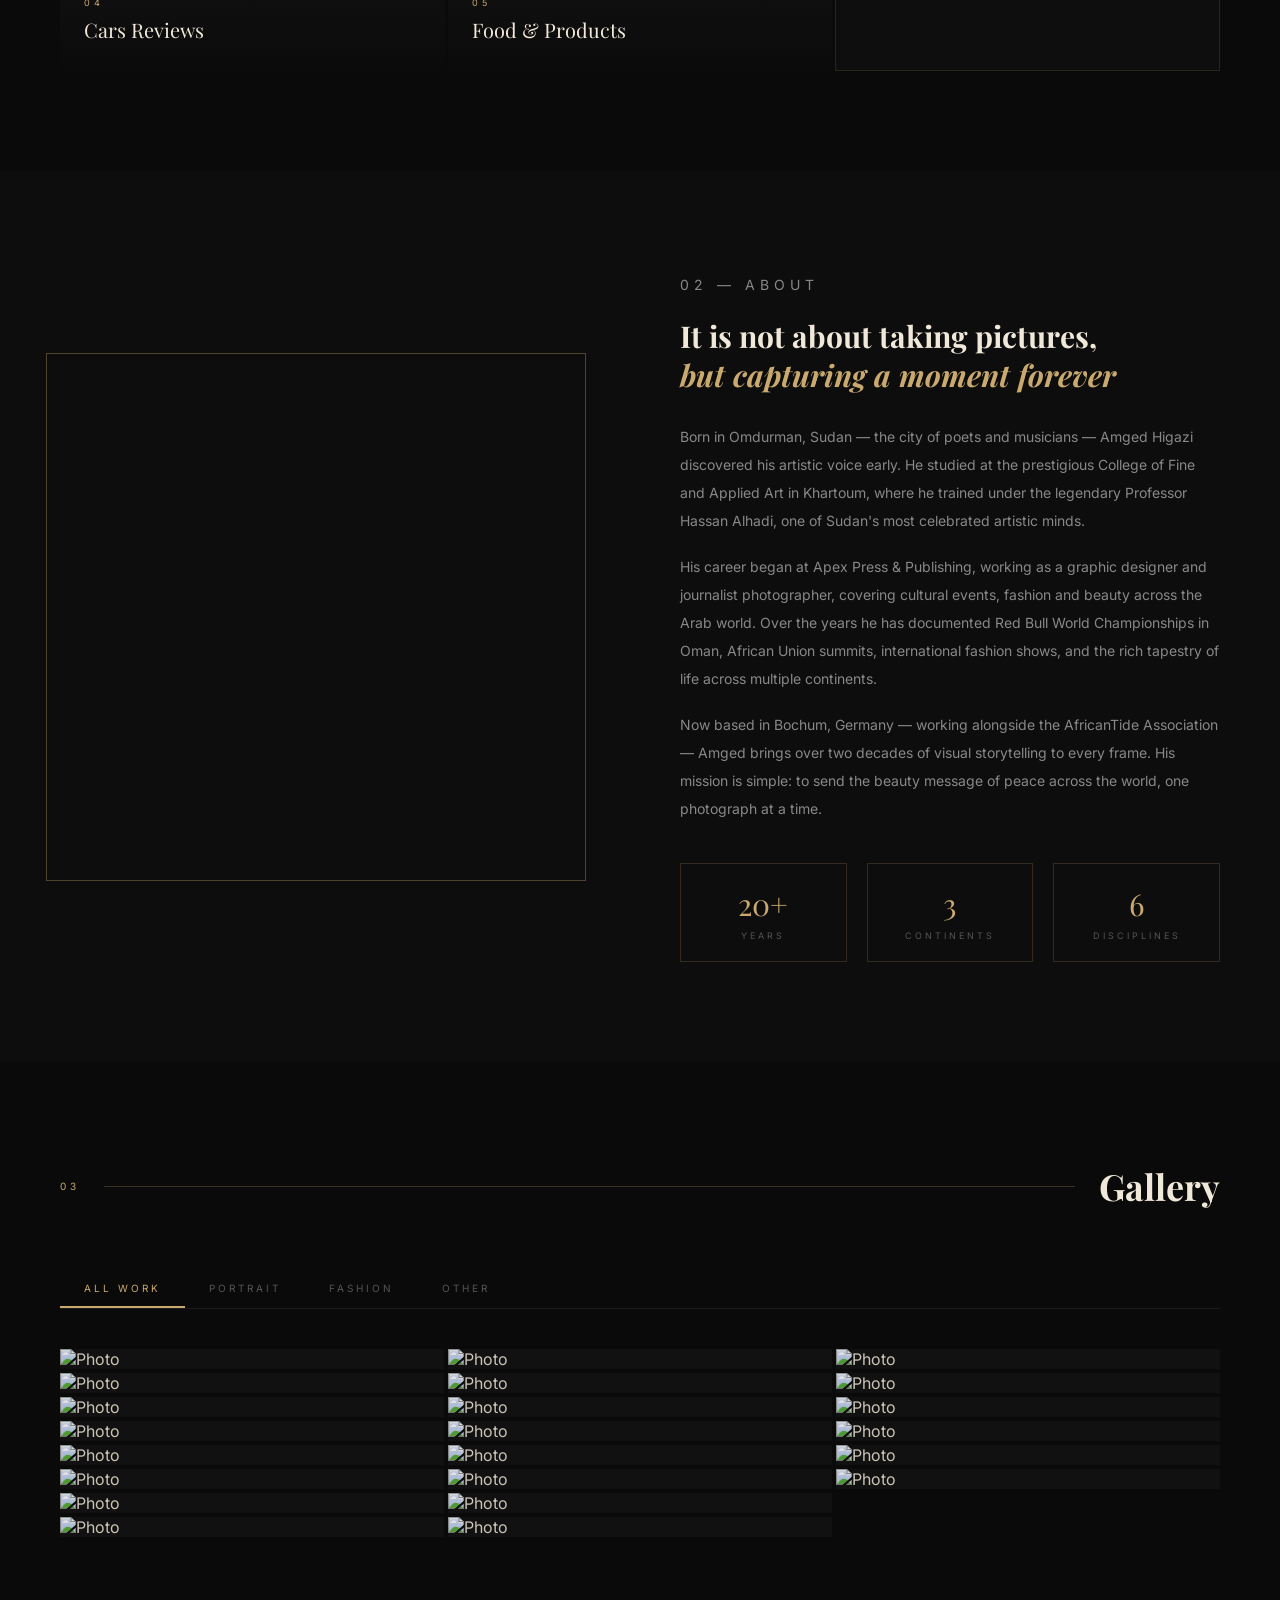
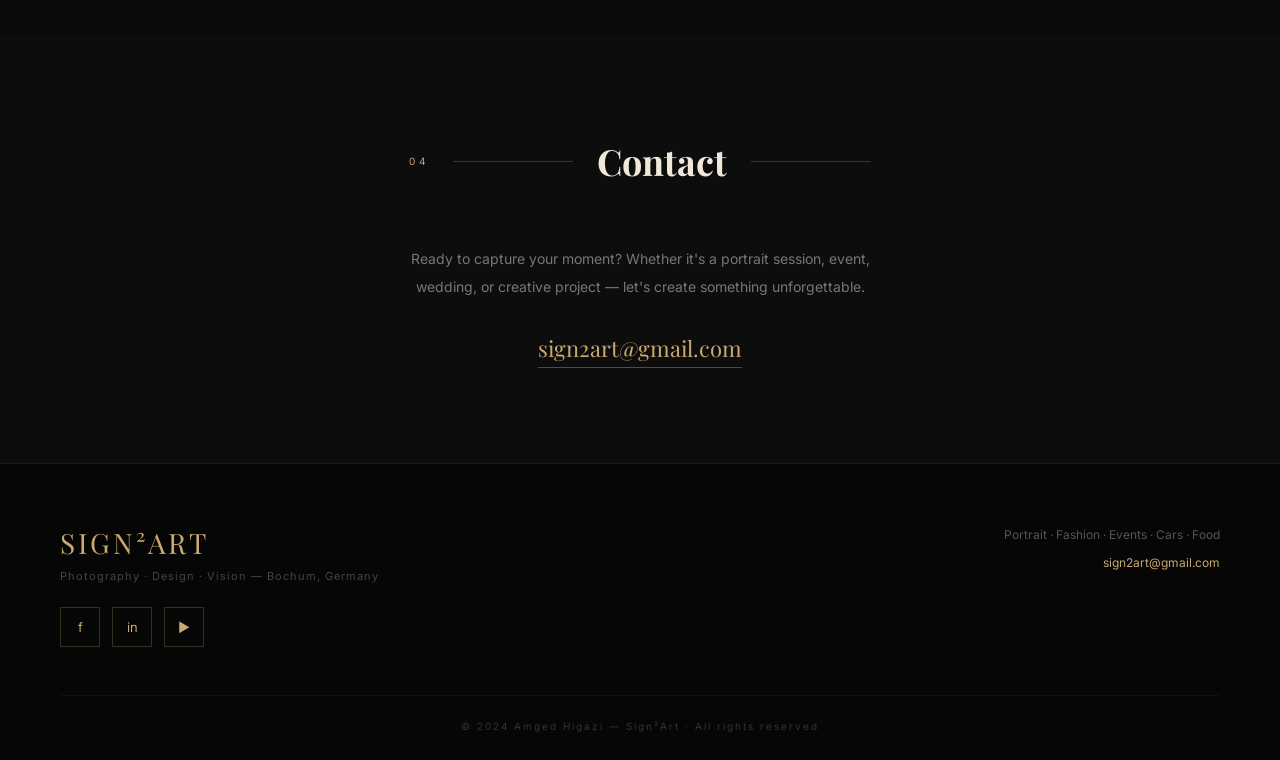
==== commit b6511b7a: "Update About section: real portrait photo + full bio - Photo: replaced placeholder with Amged's actu" ====
--- a/index.html
+++ b/index.html
@@ -43,7 +43,7 @@
   /* ABOUT */
   #about{background:#0d0d0d;display:grid;grid-template-columns:1fr 1fr;gap:80px;align-items:center;padding:100px 60px;}
   .about-img-wrap{position:relative;}
-  .about-img{width:100%;height:500px;background-size:cover;background-position:center top;background-image:url('https://static.wixstatic.com/media/6cead5_96873af5397b45faa2da63d2a8bd153f~mv2.jpg/v1/fill/w_800,h_1080,fp_0.44_0.42,q_90,enc_avif,quality_auto/6cead5_96873af5397b45faa2da63d2a8bd153f~mv2.jpg');}
+  .about-img{width:100%;height:500px;background-size:cover;background-position:center top;background-image:url('https://static.wixstatic.com/media/6cead5_5b6f4dc42729489f89e0f17eb69864af~mv2_d_4224_5632_s_4_2.jpg/v1/fill/w_800,h_1000,q_90,enc_avif,quality_auto/6cead5_5b6f4dc42729489f89e0f17eb69864af~mv2_d_4224_5632_s_4_2.jpg');}
   .about-frame{position:absolute;top:-14px;left:-14px;right:14px;bottom:-14px;border:0.5px solid rgba(201,169,110,0.35);pointer-events:none;}
   .about-text h2{font-family:'Playfair Display',serif;font-size:30px;color:#f0e8d8;line-height:1.3;margin-bottom:28px;}
   .about-text h2 em{color:#c9a96e;font-style:italic;}
@@ -166,13 +166,13 @@
   <div class="about-text fade-up">
     <p class="eyebrow">02 — About</p>
     <h2>It is not about taking pictures,<br><em>but capturing a moment forever</em></h2>
-    <p>Born in Omdurman, Sudan. Trained at the prestigious College of Fine and Applied Art in Khartoum. Apprenticed under the legendary Prof. Hassan Alhadi.</p>
-    <p>After working for Apex Press &amp; Publishing as a Graphic Designer and as a journalist photographer specializing in cultural, beauty and fashion photography — now based in Bochum, Germany, with African Tide Association.</p>
-    <p>Traveling the globe for that unforgettable image, using graphic composition and color to capture every nuance of the human spirit.</p>
+    <p>Born in Omdurman, Sudan — the city of poets and musicians — Amged Higazi discovered his artistic voice early. He studied at the prestigious College of Fine and Applied Art in Khartoum, where he trained under the legendary Professor Hassan Alhadi, one of Sudan's most celebrated artistic minds.</p>
+    <p>His career began at Apex Press &amp; Publishing, working as a graphic designer and journalist photographer, covering cultural events, fashion and beauty across the Arab world. Over the years he has documented Red Bull World Championships in Oman, African Union summits, international fashion shows, and the rich tapestry of life across multiple continents.</p>
+    <p>Now based in Bochum, Germany — working alongside the AfricanTide Association — Amged brings over two decades of visual storytelling to every frame. His mission is simple: to send the beauty message of peace across the world, one photograph at a time.</p>
     <div class="about-stats">
       <div class="stat"><div class="stat-num">20+</div><div class="stat-label">Years</div></div>
-      <div class="stat"><div class="stat-num">∞</div><div class="stat-label">Moments</div></div>
-      <div class="stat"><div class="stat-num">5</div><div class="stat-label">Disciplines</div></div>
+      <div class="stat"><div class="stat-num">3</div><div class="stat-label">Continents</div></div>
+      <div class="stat"><div class="stat-num">6</div><div class="stat-label">Disciplines</div></div>
     </div>
   </div>
 </section>
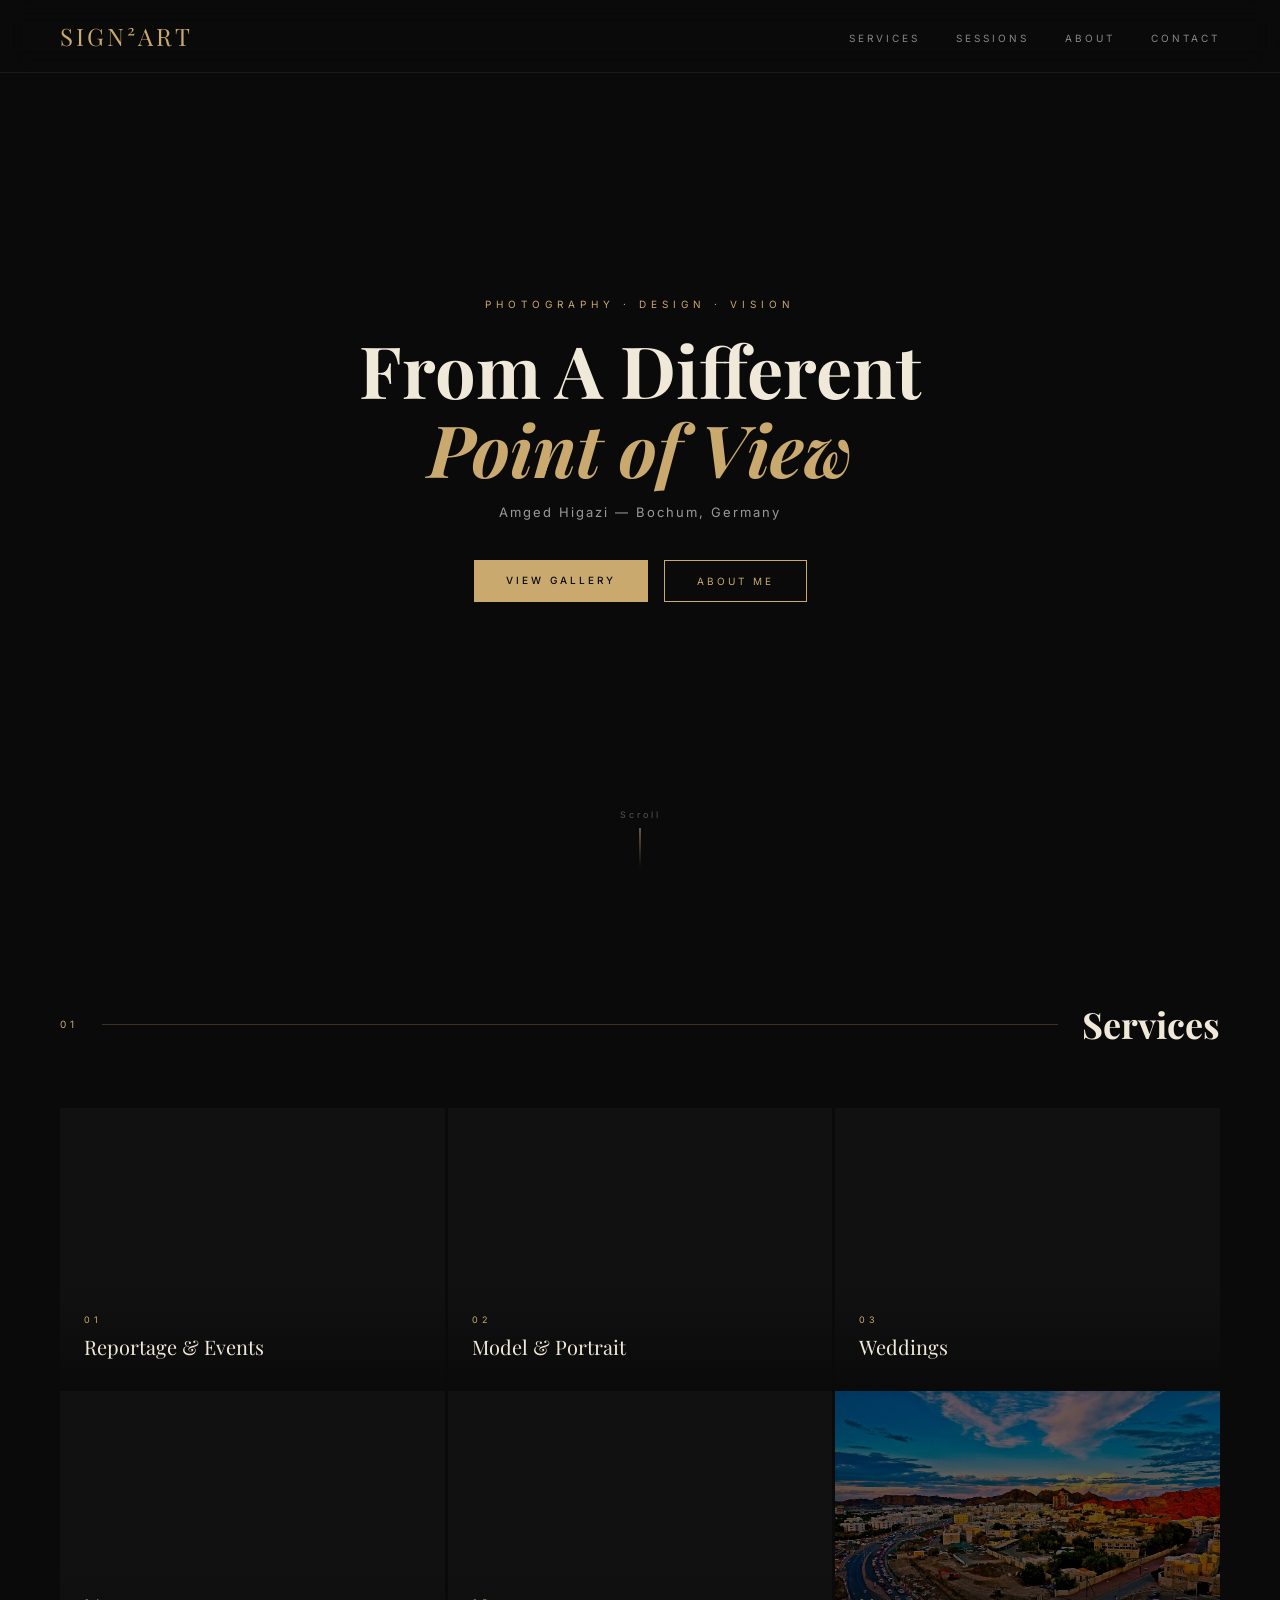
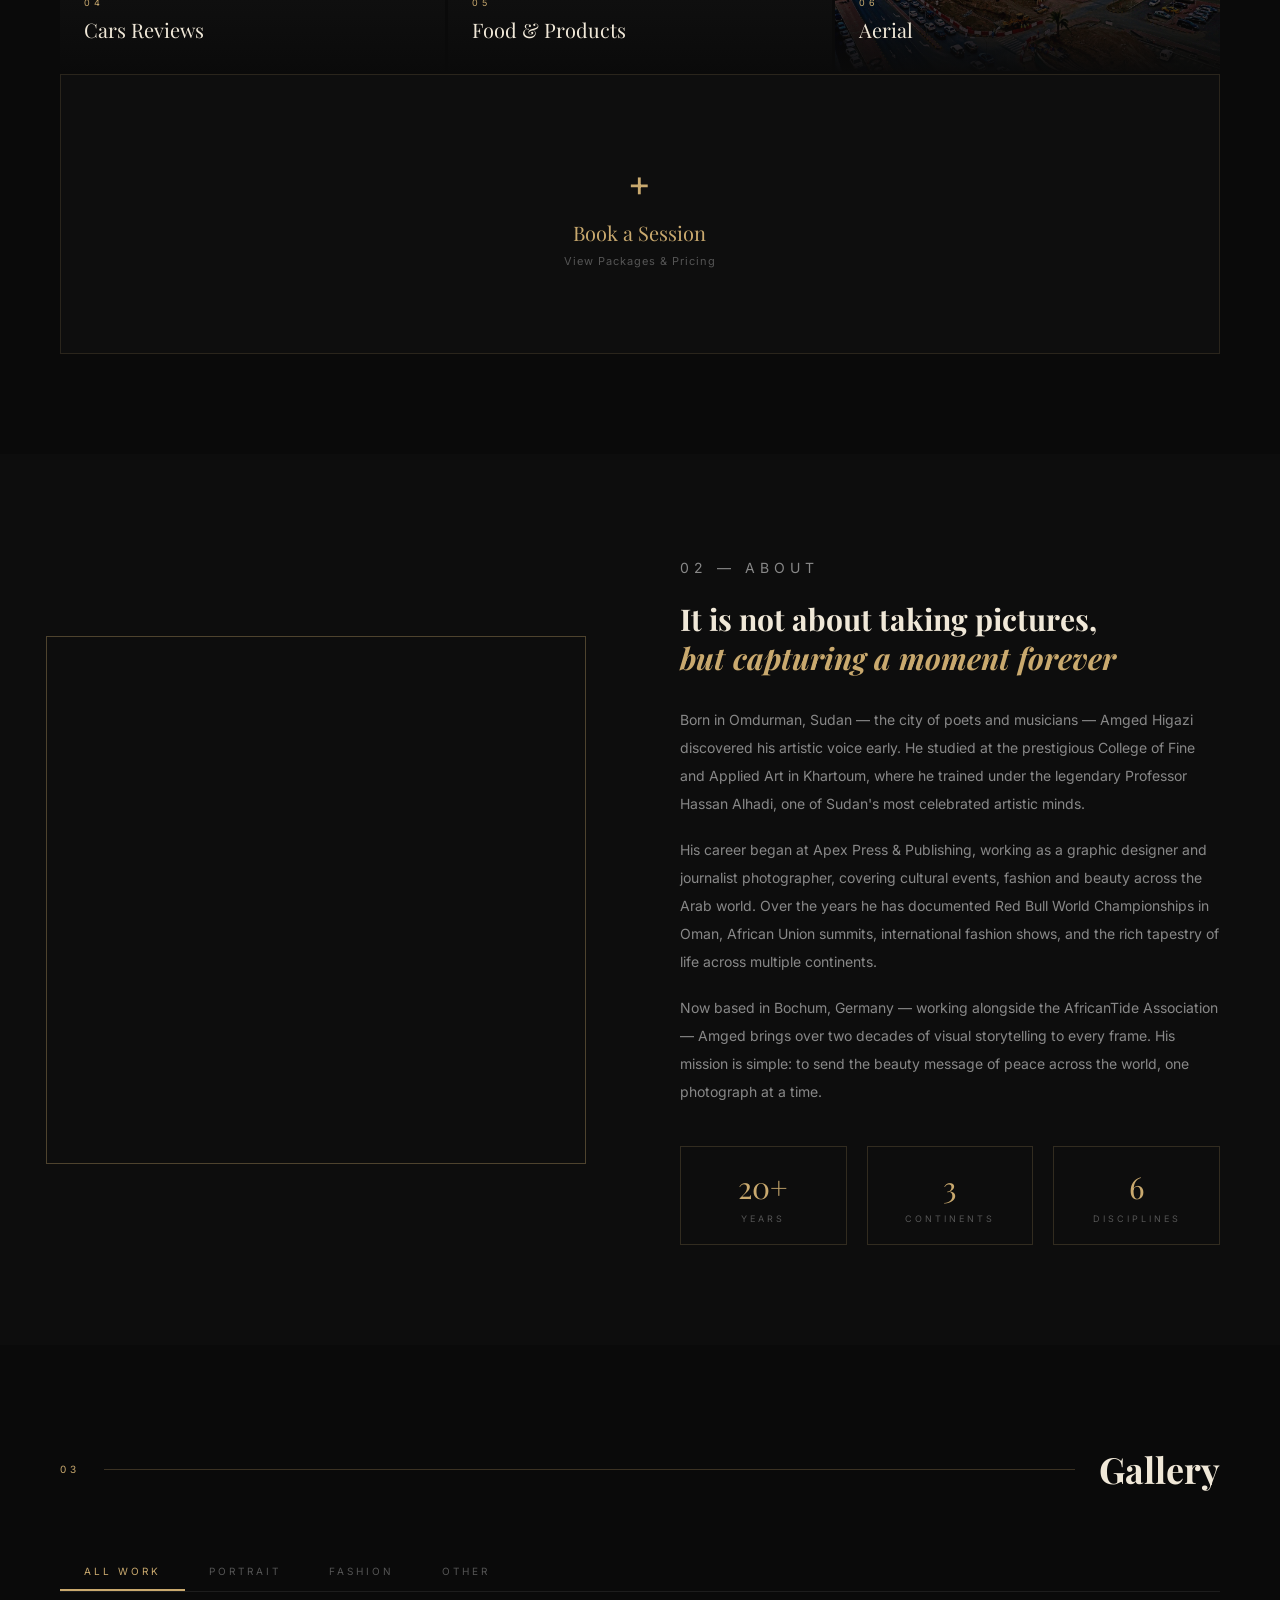
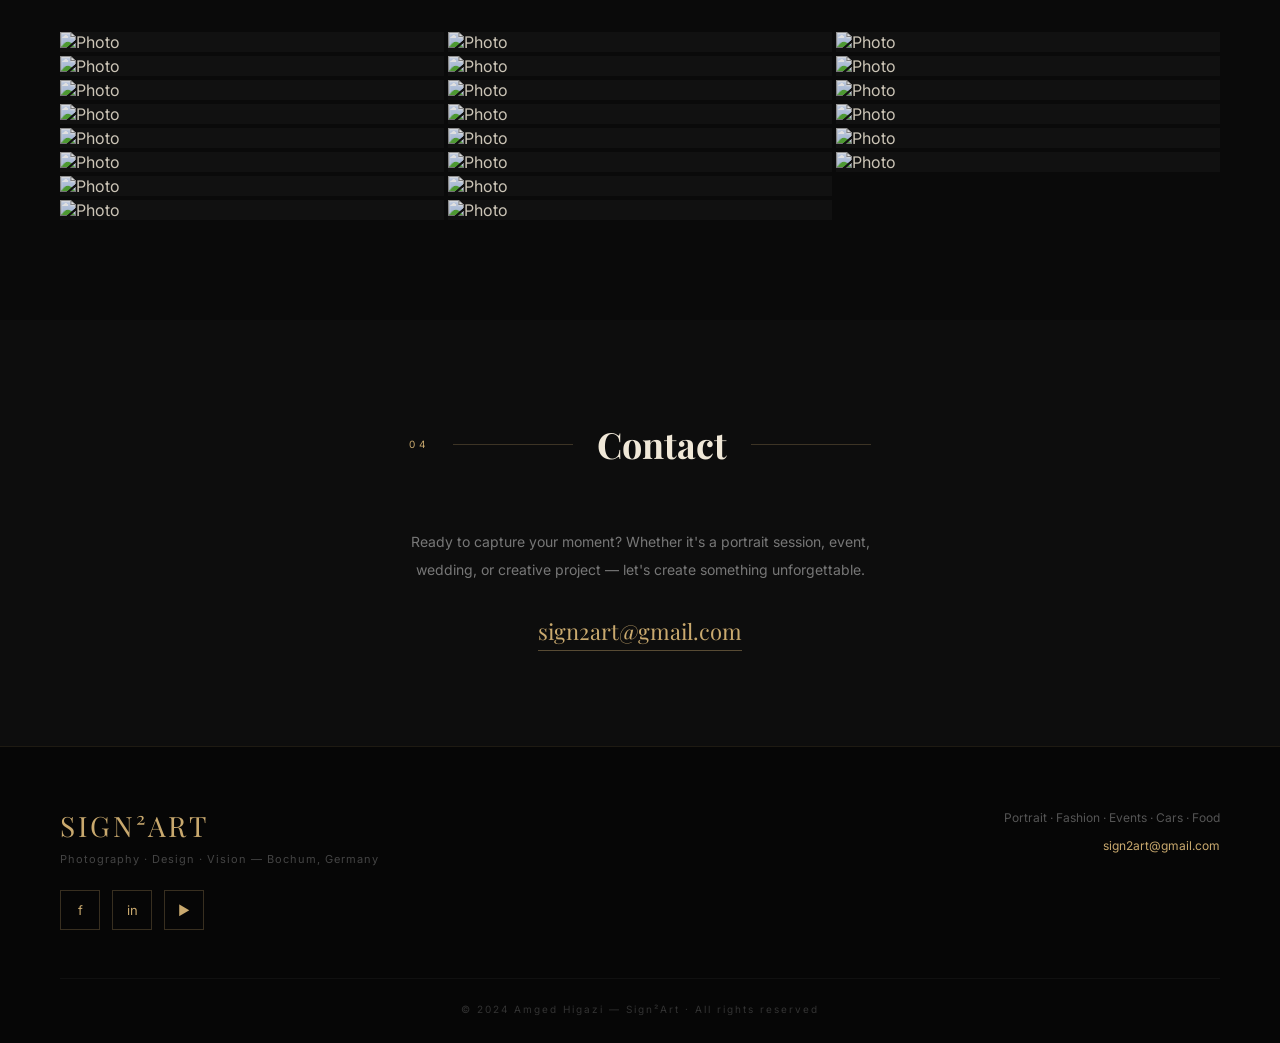
==== commit 352f36c4: "Add aerial gallery page with 8 local photos New aerial.html with masonry gallery: HDR cityscapes ove" ====
--- a/index.html
+++ b/index.html
@@ -33,7 +33,7 @@
   .service-name{font-family:'Playfair Display',serif;font-size:20px;color:#f0e8d8;}
   .service-arrow{position:absolute;top:24px;right:24px;font-size:18px;color:#c9a96e;opacity:0;transition:opacity 0.3s;}
   .service-card:hover .service-arrow{opacity:1;}
-  .book-card{background:#0e0e0e;display:flex;align-items:center;justify-content:center;border:0.5px solid rgba(201,169,110,0.15);transition:background 0.3s;}
+  .book-card{background:#0e0e0e;display:flex;align-items:center;justify-content:center;border:0.5px solid rgba(201,169,110,0.15);transition:background 0.3s;grid-column:1/-1;}
   .book-card:hover{background:#141414;}
   .book-inner{text-align:center;}
   .book-plus{font-size:36px;color:#c9a96e;margin-bottom:14px;}
@@ -144,6 +144,15 @@
       <div class="service-info">
         <div class="service-num">05</div>
         <div class="service-name">Food &amp; Products</div>
+      </div>
+    </a>
+
+    <a class="service-card" href="aerial.html">
+      <div class="service-img" style="background-image:url('images/aerial/_dsc7285-copy.jpg')"></div>
+      <span class="service-arrow">→</span>
+      <div class="service-info">
+        <div class="service-num">06</div>
+        <div class="service-name">Aerial</div>
       </div>
     </a>
 
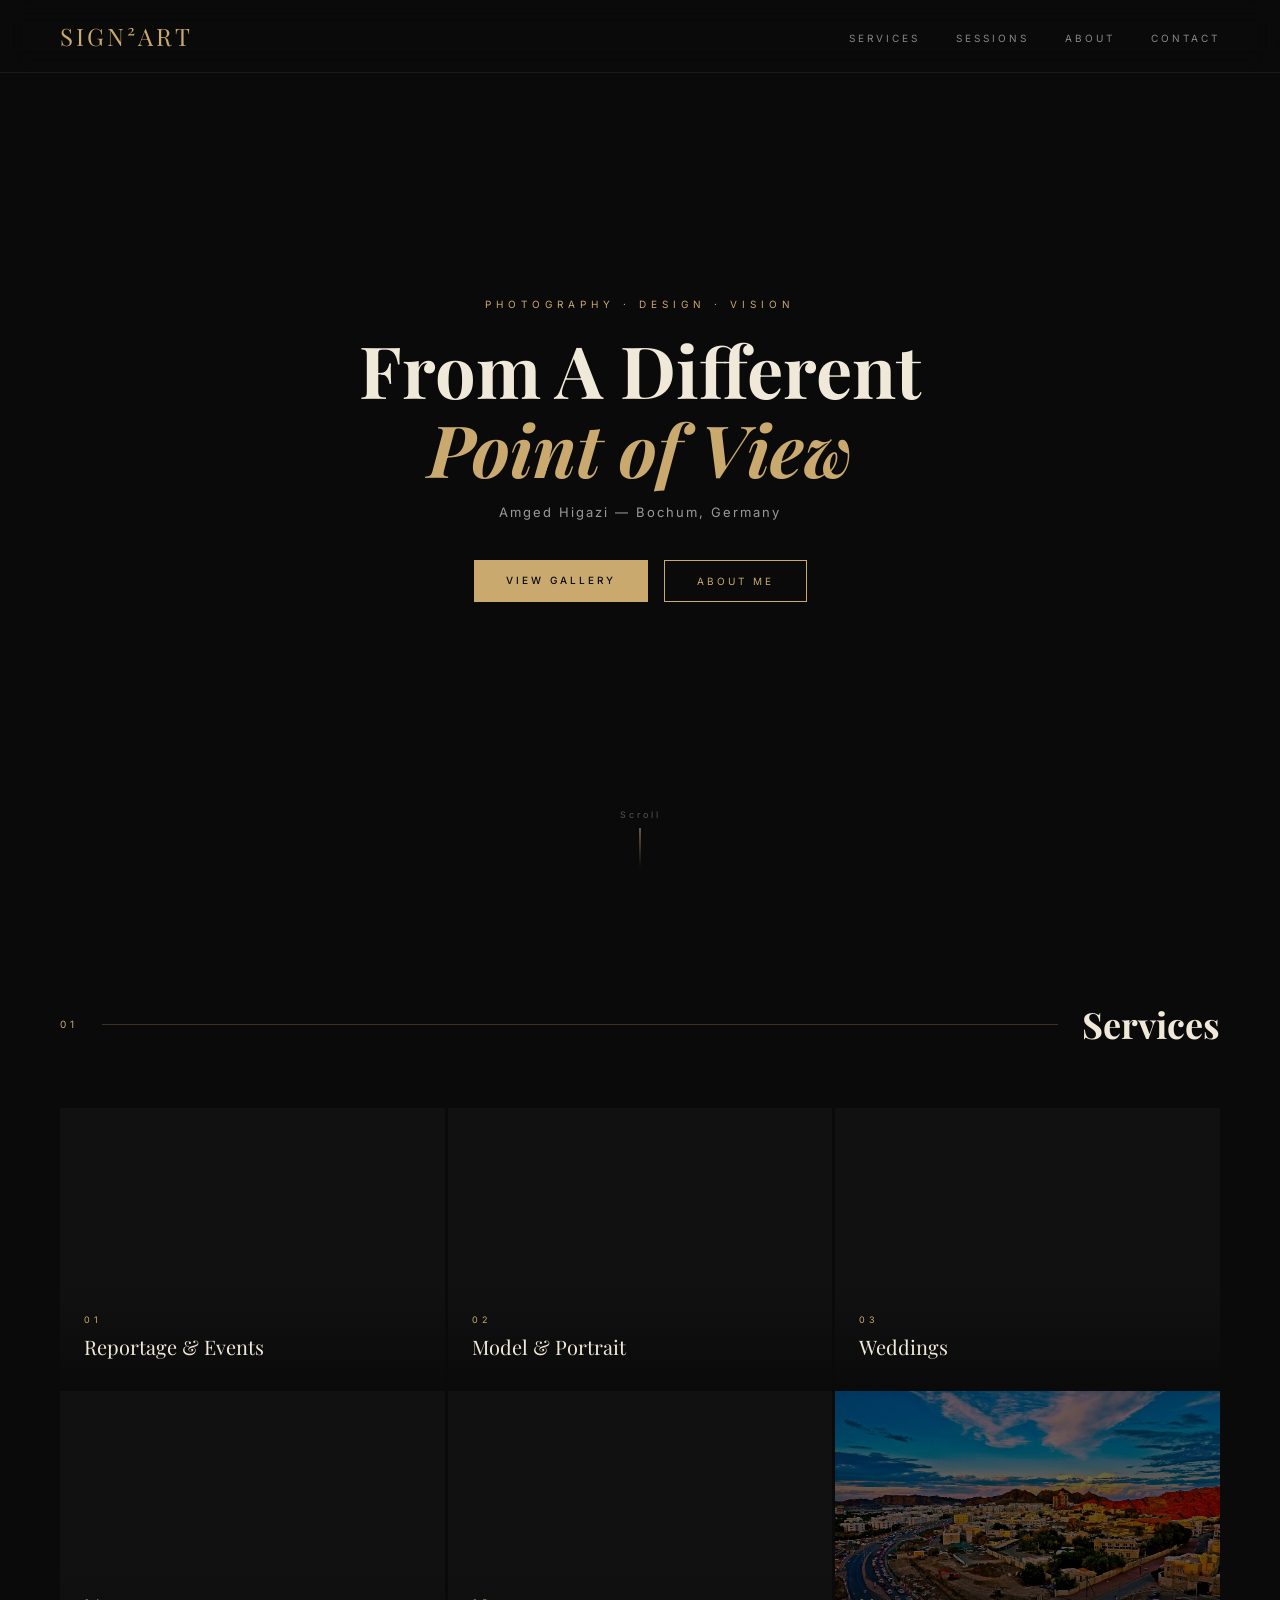
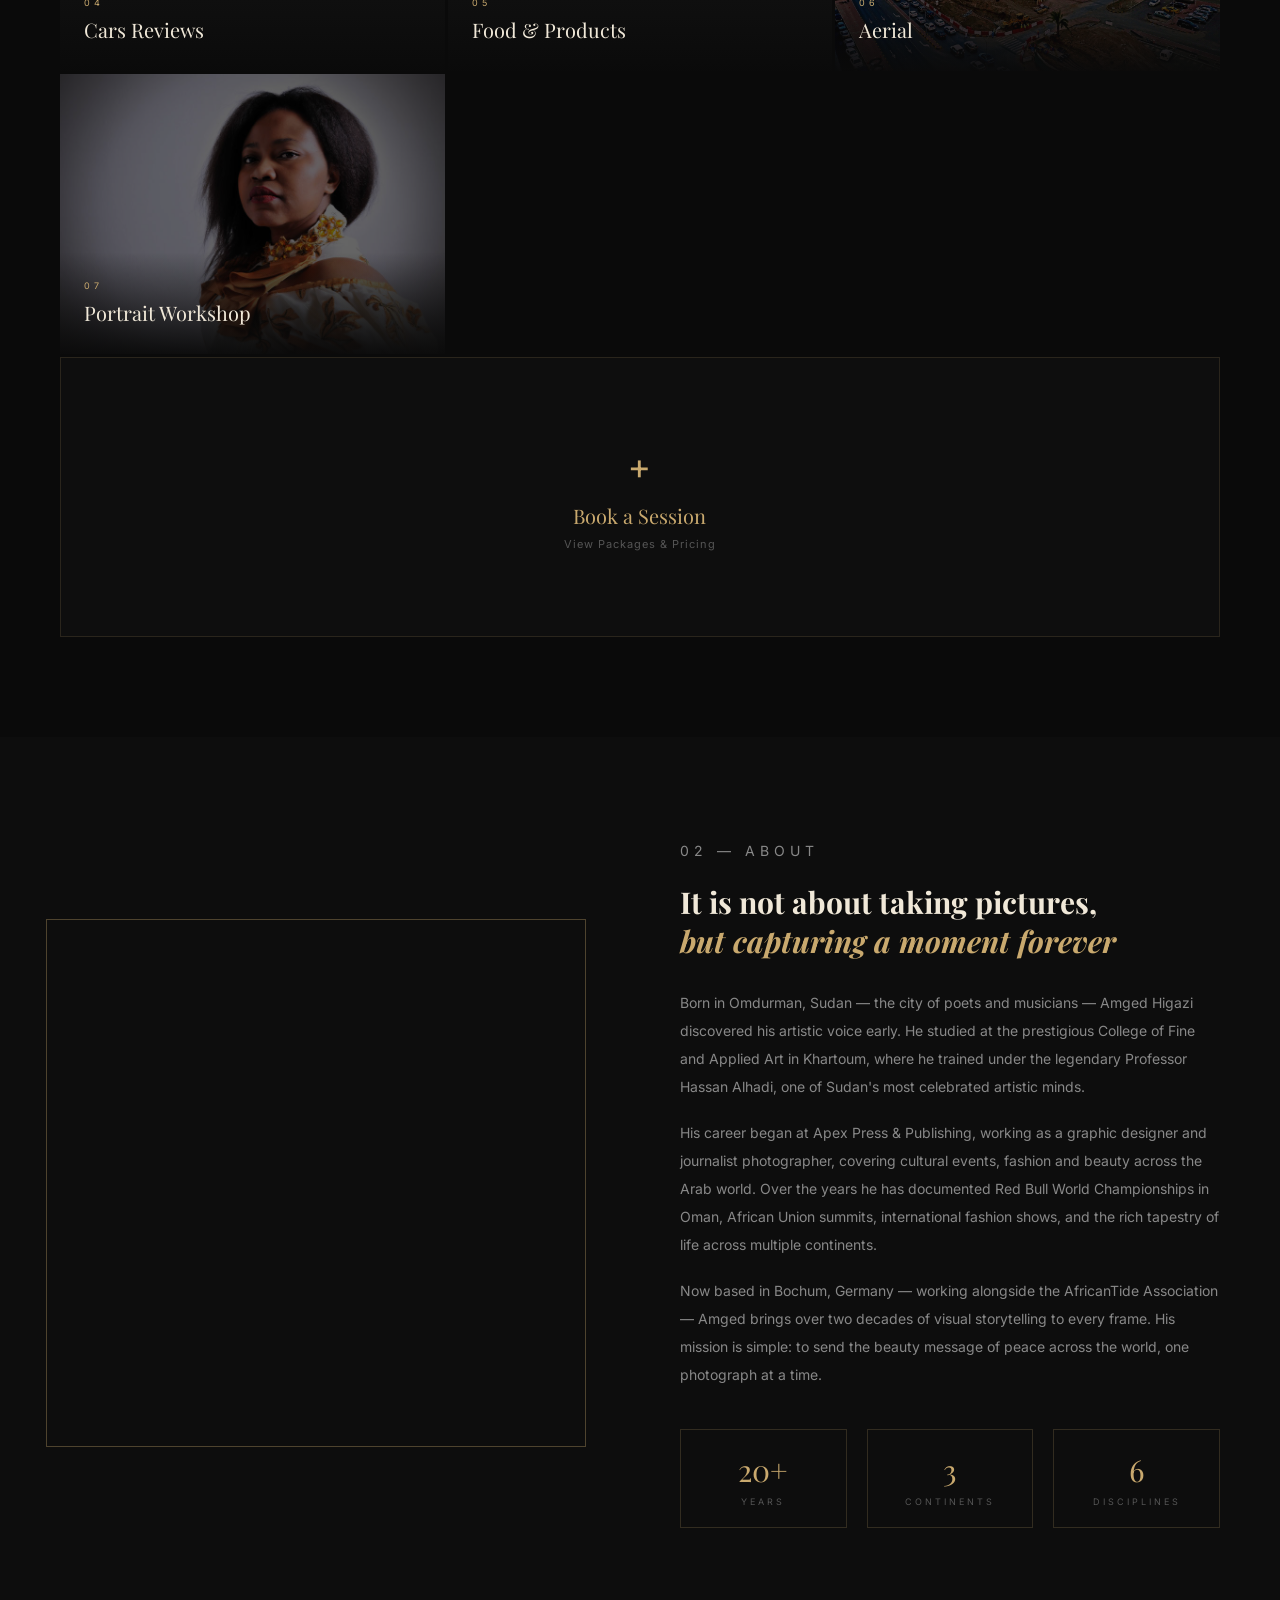
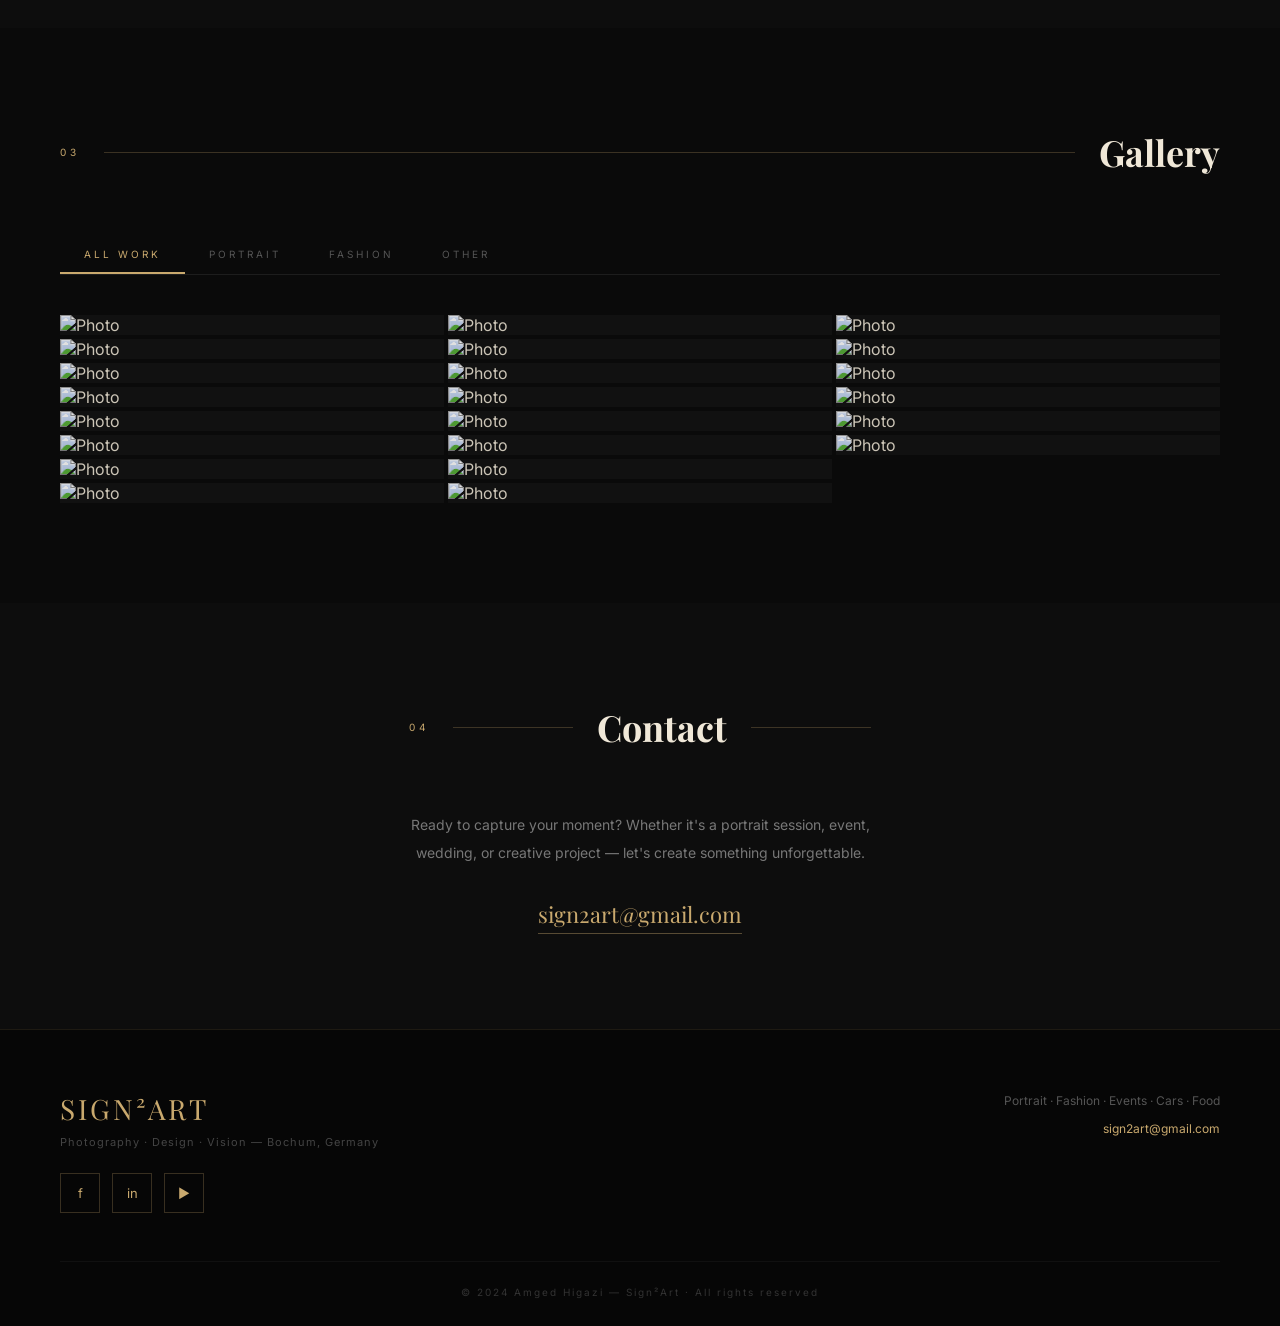
==== commit 177413d6: "Add Portrait Photography Workshop animated flip-book page 32 workshop slides copied to images/worksh" ====
--- a/index.html
+++ b/index.html
@@ -153,6 +153,15 @@
       <div class="service-info">
         <div class="service-num">06</div>
         <div class="service-name">Aerial</div>
+      </div>
+    </a>
+
+    <a class="service-card" href="workshop.html">
+      <div class="service-img" style="background-image:url('images/workshop/ws03.jpg')"></div>
+      <span class="service-arrow">→</span>
+      <div class="service-info">
+        <div class="service-num">07</div>
+        <div class="service-name">Portrait Workshop</div>
       </div>
     </a>
 
